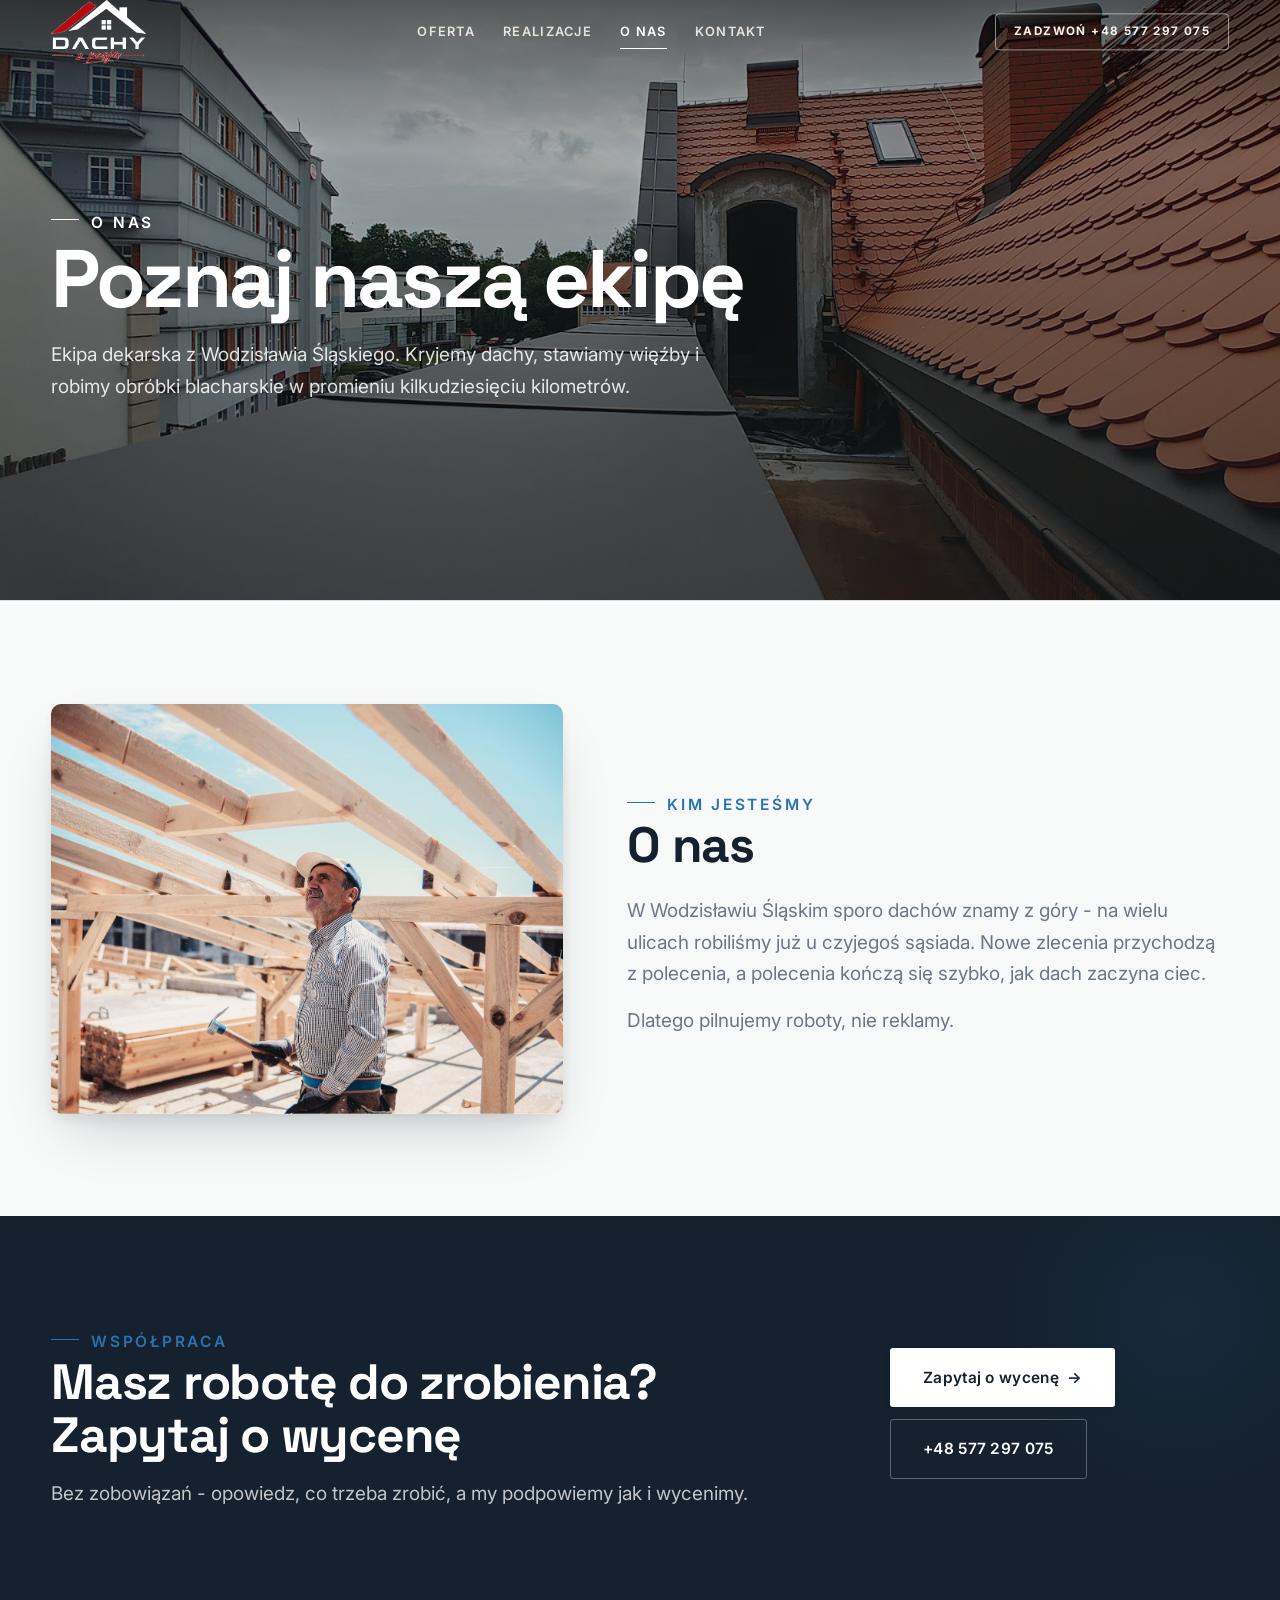
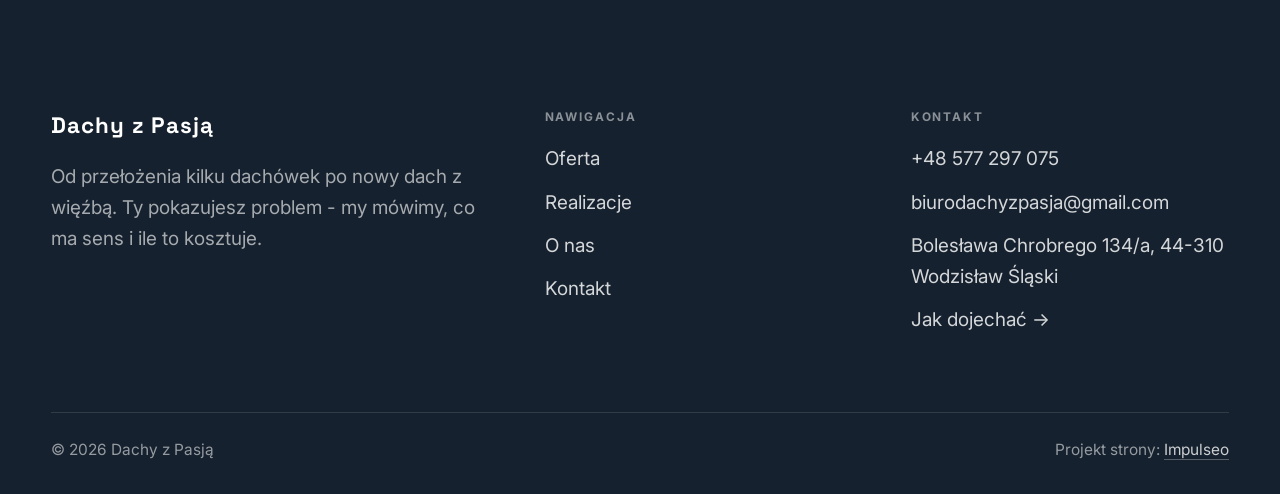
==== o-nas.html @ e63db2ba "Demo strony: Dachy z Pasją (Wodzisław Śląski)" ====
<!DOCTYPE html>
<html lang="pl">
<head>
<meta charset="UTF-8">
<meta name="viewport" content="width=device-width, initial-scale=1.0">
<title>O nas - Dachy z Pasją</title>
<meta name="description" content="Dekarz w Wodzisławiu Śląskim: nowe pokrycia, remonty dachów, więźba, rynny i obróbki. Bezpłatny pomiar, cena przed robotą. Zadzwoń: +48 577 297 075.">
<link rel="preconnect" href="https://fonts.googleapis.com">
<link rel="preconnect" href="https://fonts.gstatic.com" crossorigin>
<link href="https://fonts.googleapis.com/css2?family=Space+Grotesk:wght@500;600;700&family=Inter:wght@400;500;600&display=swap" rel="stylesheet">
<link rel="stylesheet" href="assets/styles.css">
</head>
<body>

<header class="nav">
  <div class="wrap nav-inner">
    <a class="brand brand-has-logo" href="index.html"><img class="brand-logo logo-light" src="img/logo-light.png" alt="Dachy z Pasją"><img class="brand-logo logo-dark" src="img/logo.png" alt="Dachy z Pasją"></a>
    <nav class="nav-links">
      <a href="oferta.html">Oferta</a>
      <a href="realizacje.html">Realizacje</a>
      <a href="o-nas.html" class="active">O nas</a>
      <a href="kontakt.html">Kontakt</a>
      <a href="tel:+48577297075" class="btn btn-accent">Zadzwoń +48 577 297 075</a>
    </nav>
    <button class="nav-toggle" aria-label="Menu"><span></span><span></span><span></span></button>
  </div>
</header>

<section class="pagehead">
  <img src="img/g2.jpg" alt="Dachy z Pasją - dach z dachówki ceramicznej po wymianie pokrycia">
  <div class="wrap">
    <span class="eyebrow">O nas</span>
    <h1>Poznaj naszą ekipę</h1>
    <p>Ekipa dekarska z Wodzisławia Śląskiego. Kryjemy dachy, stawiamy więźby i robimy obróbki blacharskie w promieniu kilkudziesięciu kilometrów.</p>
  </div>
</section>
<section>
  <div class="wrap split">
    <div class="split-art reveal"><img src="img/g13.jpg" alt="Dachy z Pasją" loading="lazy"></div>
    <div class="split-copy reveal">
      <span class="eyebrow">Kim jesteśmy</span>
      <h2>O nas</h2>
      <p class="muted">W Wodzisławiu Śląskim sporo dachów znamy z góry - na wielu ulicach robiliśmy już u czyjegoś sąsiada. Nowe zlecenia przychodzą z polecenia, a polecenia kończą się szybko, jak dach zaczyna ciec.</p>
      <p class="muted">Dlatego pilnujemy roboty, nie reklamy.</p>
    </div>
  </div>
</section>


<section class="cta">
  <div class="wrap">
    <div class="reveal">
      <span class="eyebrow">Współpraca</span>
      <h2>Masz robotę do zrobienia? Zapytaj o wycenę</h2>
      <p>Bez zobowiązań - opowiedz, co trzeba zrobić, a my podpowiemy jak i wycenimy.</p>
    </div>
    <div class="cta-actions reveal">
      <a href="kontakt.html" class="btn btn-light">Zapytaj o wycenę <span class="arr">→</span></a>
      <a href="tel:+48577297075" class="btn btn-ghost" style="color:#fff;border-color:rgba(255,255,255,.3)">+48 577 297 075</a>
    </div>
  </div>
</section>

<footer>
  <div class="wrap">
    <div class="foot-grid">
      <div class="foot-brand">
        <div class="name">Dachy z Pasją</div>
        <p>Od przełożenia kilku dachówek po nowy dach z więźbą. Ty pokazujesz problem - my mówimy, co ma sens i ile to kosztuje.</p>
      </div>
      <div class="foot-col">
        <h4>Nawigacja</h4>
        <a href="oferta.html">Oferta</a>
        <a href="realizacje.html">Realizacje</a>
        <a href="o-nas.html">O nas</a>
        <a href="kontakt.html">Kontakt</a>
      </div>
      <div class="foot-col">
        <h4>Kontakt</h4>
        <a href="tel:+48577297075">+48 577 297 075</a>
        <a href="mailto:biurodachyzpasja@gmail.com">biurodachyzpasja@gmail.com</a>
        <p>Bolesława Chrobrego 134/a, 44-310 Wodzisław Śląski</p>
        <a href="https://maps.google.com/?cid=11734438482588646306&g_mp=CiVnb29nbGUubWFwcy5wbGFjZXMudjEuUGxhY2VzLkdldFBsYWNlEAIYBCAA" target="_blank" rel="noopener">Jak dojechać →</a>
      </div>
    </div>
    <div class="foot-bot">
      <span>© 2026 Dachy z Pasją</span>
      <span>Projekt strony: <a class="foot-credit" href="https://impulseo.pl" target="_blank" rel="noopener">Impulseo</a></span>
    </div>
  </div>
</footer>
<div class="sticky-call"><a class="sc-call" href="tel:+48577297075"><svg class="ico-tel" width="16" height="16" viewBox="0 0 24 24" fill="none" aria-hidden="true"><path d="M6.6 10.8a15.5 15.5 0 0 0 6.6 6.6l2.2-2.2a1 1 0 0 1 1-.24 11.4 11.4 0 0 0 3.6.58 1 1 0 0 1 1 1V20a1 1 0 0 1-1 1A17 17 0 0 1 3 4a1 1 0 0 1 1-1h3.5a1 1 0 0 1 1 1c0 1.25.2 2.46.58 3.6a1 1 0 0 1-.25 1l-2.23 2.2Z" fill="currentColor"/></svg> Zadzwoń</a><a class="sc-quote" href="kontakt.html">Bezpłatna wycena</a></div>

<script src="assets/main.js"></script>
</body>
</html>
---- assets/styles.css ----
/* ============================================================
   STOLBASZ — premium, architektoniczny B2B fit-out
   Jasna paleta, zero brązu. System wg premium-web-craft.
   Projekt strony: Impulseo (impulseo.pl)
   ============================================================ */

:root{
  /* PALETA — jasna, architektoniczna, chłodna */
  --paper:#F4F6F8;          /* główne tło */
  --paper-2:#E7EBEF;        /* sekcje alternatywne (chłodny jasny szary) */
  --paper-3:#E7EBEF;        /* delikatne wypełnienia */
  --ink:#15212E;            /* tekst główny — chłodny grafit */
  --ink-soft:#243443;       /* nagłówki drugorzędne */
  --muted:#6B7785;          /* tekst poboczny */
  --line:rgba(21,33,46,.12);/* hairline */
  --accent:#E8A317;         /* stonowany petrol-slate — jedyny akcent */
  --accent-d:#C9870C;
  --accent-soft:rgba(232,163,23,.10);
  --dark:#15212E;           /* sekcje ciemne (stopka/CTA) */

  /* ODSTĘPY — skala 4/8 */
  --space-1:4px; --space-2:8px; --space-3:12px; --space-4:16px; --space-5:24px;
  --space-6:32px; --space-7:48px; --space-8:64px; --space-9:96px; --space-10:128px;

  /* TYPOGRAFIA — fluid clamp() (skala podbita 16.07.2026: większe, czytelniejsze litery — uwaga Adama) */
  --text-sm:clamp(.9rem,.87rem + .12vw,1rem);
  --text-base:clamp(1.08rem,1.04rem + .18vw,1.2rem);
  --text-lg:clamp(1.24rem,1.15rem + .34vw,1.44rem);
  --text-h3:clamp(1.34rem,1.22rem + .55vw,1.66rem);
  --text-h2:clamp(2.1rem,1.66rem + 2.1vw,3.1rem);
  --text-h1:clamp(2.9rem,2.1rem + 4vw,5.1rem);

  /* PROMIENIE — architektoniczne, raczej ostre */
  --r-sm:3px; --r-md:6px; --r-lg:10px;

  /* RUCH */
  --ease:cubic-bezier(.25,.46,.45,.94); --dur:.24s;

  /* CIENIE — miękkie, warstwowe */
  --sh-sm:0 1px 2px rgba(16,24,32,.04), 0 2px 8px rgba(16,24,32,.05);
  --sh-md:0 2px 6px rgba(16,24,32,.05), 0 12px 28px -8px rgba(16,24,32,.12);
  --sh-lg:0 6px 14px rgba(16,24,32,.07), 0 26px 56px -18px rgba(16,24,32,.22);

  --hairline:1px solid var(--line);

  --font-display:'Space Grotesk','Inter',sans-serif;
  --font-body:'Inter',sans-serif;
}

*{box-sizing:border-box;margin:0;padding:0}
html{scroll-behavior:smooth}
body{
  font-family:var(--font-body);
  font-size:var(--text-base);
  line-height:1.65;
  color:var(--ink);
  background:var(--paper);
  -webkit-font-smoothing:antialiased;
  text-rendering:optimizeLegibility;
}
img{max-width:100%;display:block}
a{color:inherit;text-decoration:none}

.wrap{width:min(92%,1180px);margin-inline:auto}
section{padding-block:clamp(52px,6.5vw,96px)}

h1,h2,h3{font-family:var(--font-display);font-weight:700;line-height:1.08;letter-spacing:-.02em;color:var(--ink)}
h1{font-size:var(--text-h1);letter-spacing:-.035em}
h2{font-size:var(--text-h2);letter-spacing:-.025em}
h3{font-size:var(--text-h3)}
p{max-width:65ch}

.eyebrow{
  font-family:var(--font-body);
  font-size:var(--text-sm);
  font-weight:600;
  letter-spacing:.18em;
  text-transform:uppercase;
  color:var(--accent);
  display:inline-flex;align-items:center;gap:var(--space-3);
}
/* flex:none + margin-top = kreska trzyma się PIERWSZEJ linii. Wcześniej align-items:center
   centrowało ją względem całego bloku i przy zawinięciu (długi kicker typu
   „…WNĘTRZ · LESZNO · OD 2019") druga linia lądowała z brzydkim wcięciem. */
.eyebrow{align-items:flex-start}
.eyebrow>*,.eyebrow{text-wrap:balance}   /* dlugi kicker lamal sie na sierote typu samo „2019" w drugiej linii */
.eyebrow::before{content:"";width:28px;height:1px;background:var(--accent);display:inline-block;flex:none;margin-top:.62em}

.muted{color:var(--muted)}
.lead{font-size:var(--text-lg);line-height:1.55;color:var(--ink-soft);max-width:50ch}

/* ---------- BUTTONS ---------- */
.btn{
  display:inline-flex;align-items:center;gap:var(--space-2);
  font-weight:600;font-size:var(--text-sm);letter-spacing:.02em;
  padding:var(--space-4) var(--space-6);
  border-radius:var(--r-sm);
  transition:transform var(--dur) var(--ease),box-shadow var(--dur) var(--ease),background var(--dur) var(--ease);
  cursor:pointer;border:1px solid transparent;
}
.btn-accent{background:var(--accent);color:#fff;box-shadow:var(--sh-sm)}
.btn-accent:hover{background:var(--accent-d);transform:translateY(-2px);box-shadow:var(--sh-md)}
.btn-accent:active{transform:translateY(0);box-shadow:var(--sh-sm)}
.btn-ghost{background:transparent;color:var(--ink);border-color:var(--line)}
.btn-ghost:hover{border-color:var(--accent);color:var(--accent);transform:translateY(-2px)}
.btn-light{background:#fff;color:var(--ink);box-shadow:var(--sh-sm)}
.btn-light:hover{transform:translateY(-2px);box-shadow:var(--sh-md)}
.btn .arr{transition:transform var(--dur) var(--ease)}
.btn:hover .arr{transform:translateX(4px)}

/* ---------- NAV ---------- */
.nav{
  position:sticky;top:0;z-index:50;
  background:color-mix(in srgb,var(--paper) 88%,transparent);
  backdrop-filter:saturate(140%) blur(10px);
  border-bottom:var(--hairline);
}
.nav-inner{display:flex;align-items:center;justify-content:space-between;height:72px}
.brand{display:flex;flex-direction:column;line-height:1}
.brand .name{font-family:var(--font-display);font-weight:800;font-size:1.35rem;letter-spacing:.04em}
.brand .sub{font-size:.62rem;letter-spacing:.34em;text-transform:uppercase;color:var(--muted);margin-top:5px}
.nav-links{display:flex;align-items:center;gap:var(--space-6)}
.nav-links a{font-size:var(--text-sm);font-weight:500;color:var(--ink-soft);position:relative;padding-block:4px;transition:color var(--dur) var(--ease)}
.nav-links a::after{content:"";position:absolute;left:0;bottom:0;width:0;height:1.5px;background:var(--accent);transition:width var(--dur) var(--ease)}
.nav-links a:hover,.nav-links a.active{color:var(--ink)}
.nav-links a:hover::after,.nav-links a.active::after{width:100%}
.nav-links .btn{padding:var(--space-2) var(--space-5)}
/* przyciski w nav: właściwy kolor (przebij .nav-links a) + bez podkreślenia */
.nav-links a.btn-accent{color:#fff}
.nav-links a.btn-ghost,.nav-links a.btn-light{color:var(--ink)}
.nav-links a.btn::after{display:none}
.nav-toggle{display:none;background:none;border:none;cursor:pointer;flex-direction:column;gap:5px;padding:8px}
.nav-toggle span{width:24px;height:2px;background:var(--ink);transition:var(--dur)}

/* ---------- HERO (split) ---------- */
.hero{position:relative;overflow:hidden;border-bottom:var(--hairline)}
.hero-grid{display:grid;grid-template-columns:1.05fr .95fr;gap:clamp(24px,4vw,60px);align-items:center;
  padding-block:clamp(36px,4.5vw,64px)}
.hero-copy .eyebrow{margin-bottom:var(--space-5)}
.hero-copy h1{margin-bottom:var(--space-5)}
.hero-copy .lead{margin-bottom:var(--space-7)}
.hero-actions{display:flex;flex-wrap:wrap;gap:var(--space-4)}
.hero-art{position:relative;aspect-ratio:4/3;border-radius:var(--r-lg);overflow:hidden;box-shadow:var(--sh-lg)}
.hero-art img{width:100%;height:100%;object-fit:cover}
.hero-art::after{content:"";position:absolute;inset:0;background:linear-gradient(180deg,transparent 55%,rgba(18,24,28,.28))}
.hero-badge{position:absolute;left:var(--space-5);bottom:var(--space-5);z-index:2;
  background:rgba(252,252,251,.94);backdrop-filter:blur(4px);
  border-radius:var(--r-md);padding:var(--space-4) var(--space-5);box-shadow:var(--sh-md);max-width:78%}
.hero-badge strong{display:block;font-family:var(--font-display);font-size:1rem;letter-spacing:-.01em}
.hero-badge span{font-size:var(--text-sm);color:var(--muted)}

/* ---------- HERO duży / kinowy (strona główna) ---------- */
.hero-cine{position:relative;min-height:clamp(560px,82vh,840px);min-height:clamp(560px,82svh,840px);display:flex;align-items:center;overflow:hidden;border-bottom:var(--hairline)}
.hero-cine>img{position:absolute;inset:0;width:100%;height:100%;object-fit:cover;z-index:0}
.hero-cine::after{content:"";position:absolute;inset:0;z-index:1;
  background:linear-gradient(95deg,rgba(13,18,23,.86) 0%,rgba(13,18,23,.64) 32%,rgba(13,18,23,.24) 62%,rgba(13,18,23,.04) 100%)}
.hero-cine .wrap{position:relative;z-index:2;padding-block:var(--space-8)}
.hero-cine .hero-copy{max-width:660px}
.hero-cine .eyebrow{color:#fff;margin-bottom:var(--space-5)}
.hero-cine .eyebrow::before{background:#fff}
.hero-cine h1{color:#fff;margin-bottom:var(--space-5);font-size:clamp(2.9rem,2rem + 4.4vw,5.2rem);text-wrap:balance}
.hero-cine .lead{color:rgba(255,255,255,.92);max-width:48ch;margin-bottom:var(--space-7)}
.hero-cine .hero-actions{display:flex;flex-wrap:wrap;gap:var(--space-4)}
/* NISKIE OKNO (laptop z dokiem i paskami przeglądarki ma ~700-780 px wysokości widoku):
   H1 do 5.2rem + długi lead nie mieściły się i przyciski wypadały POD krawędź ekranu -
   klient widział stronę bez ani jednego CTA. Skalujemy w dół, zamiast przycinać treść. */
@media(min-width:821px) and (max-height:820px){
  .hero-cine{min-height:clamp(520px,94svh,780px)}
  .hero-cine .wrap{padding-block:var(--space-6)}
  .hero-cine h1{font-size:clamp(2.2rem,1.5rem + 2.6vw,3.6rem);margin-bottom:var(--space-4)}
  .hero-cine .eyebrow{margin-bottom:var(--space-4)}
  .hero-cine .lead{margin-bottom:var(--space-5);max-width:44ch}
}
@media(max-width:680px){
  .hero-cine{min-height:clamp(520px,76vh,640px);min-height:clamp(520px,76svh,640px);align-items:flex-end}
  .hero-cine::after{background:linear-gradient(0deg,rgba(13,18,23,.9) 6%,rgba(13,18,23,.45) 55%,rgba(13,18,23,.25) 100%)}
  .hero-cine .wrap{padding-bottom:var(--space-9)}
  /* TELEFON (~90% oglądających): lead potrafił zająć 8 linii i zepchnąć CTA poza pierwszy ekran.
     Zwężamy interlinię i skalę - treści nie ucinamy, bo to ona sprzedaje. */
  .hero-cine .lead{font-size:.98rem;line-height:1.5;margin-bottom:var(--space-5)}
  .hero-cine .eyebrow{font-size:.72rem;letter-spacing:.13em;margin-bottom:var(--space-4)}
  .hero-cine .eyebrow::before{width:20px}
  .hero-cine h1{margin-bottom:var(--space-4)}
}

/* full-bleed hero variant (podstrony) */
.pagehead{position:relative;min-height:46vh;min-height:46svh;display:flex;align-items:flex-end;overflow:hidden;border-bottom:var(--hairline)}
.pagehead img{position:absolute;inset:0;width:100%;height:100%;object-fit:cover}
.pagehead::after{content:"";position:absolute;inset:0;background:linear-gradient(180deg,rgba(18,24,28,.25),rgba(18,24,28,.62))}
.pagehead .wrap{position:relative;z-index:2;padding-block:var(--space-9);color:#fff}
.pagehead h1{color:#fff;max-width:18ch}
.pagehead .eyebrow{color:#fff}
.pagehead .eyebrow::before{background:#fff}
.pagehead p{color:rgba(255,255,255,.86);margin-top:var(--space-4);max-width:54ch}

/* ---------- STRIP (pasek skrótów / liczby) ---------- */
.strip{background:var(--dark);color:#fff}
.strip .wrap{display:grid;grid-template-columns:repeat(4,1fr);gap:var(--space-6);padding-block:var(--space-8)}
.strip .item .k{font-family:var(--font-display);font-size:clamp(1.6rem,1.2rem + 1.4vw,2.4rem);font-weight:800;letter-spacing:-.02em;color:#fff}
.strip .item .v{font-size:var(--text-sm);color:rgba(255,255,255,.66);margin-top:var(--space-2);line-height:1.45}
.strip .item{border-left:2px solid var(--accent);padding-left:var(--space-5)}

/* ---------- SECTION HEAD ---------- */
.head{max-width:48rem;margin-bottom:var(--space-8)}
.head.center{margin-inline:auto;text-align:center}
.head .eyebrow{margin-bottom:var(--space-4)}
.head h2{margin-bottom:var(--space-4)}
.head p{color:var(--muted);font-size:var(--text-lg);line-height:1.55}
.head.center p{margin-inline:auto}

/* ---------- INTRO SPLIT ---------- */
.split{display:grid;grid-template-columns:.92fr 1.08fr;gap:clamp(28px,5vw,80px);align-items:center}
.split.rev{grid-template-columns:1.08fr .92fr}
.split.rev .split-art{order:-1}
.split-art{position:relative;aspect-ratio:5/4;border-radius:var(--r-lg);overflow:hidden;box-shadow:var(--sh-lg)}
.split-art img{width:100%;height:100%;object-fit:cover}
.split-copy h2{margin-bottom:var(--space-5)}
.split-copy p+p{margin-top:var(--space-4)}
.split-copy .btn{margin-top:var(--space-6)}

/* ---------- SERVICES (zakres) ---------- */
.svc-grid{display:grid;grid-template-columns:repeat(auto-fit,minmax(280px,1fr));gap:var(--space-5)}
.svc{background:#fff;border:var(--hairline);border-radius:var(--r-md);padding:var(--space-7) var(--space-6);
  transition:transform var(--dur) var(--ease),box-shadow var(--dur) var(--ease),border-color var(--dur) var(--ease);
  position:relative;overflow:hidden}
.svc::before{content:"";position:absolute;left:0;top:0;width:3px;height:0;background:var(--accent);transition:height var(--dur) var(--ease)}
.svc:hover{transform:translateY(-4px);box-shadow:var(--sh-md);border-color:transparent}
.svc:hover::before{height:100%}
.svc .ic{font-family:var(--font-display);font-size:.8rem;font-weight:700;letter-spacing:.12em;color:var(--accent);margin-bottom:var(--space-4)}
.svc h3{margin-bottom:var(--space-3);font-size:1.22rem}
.svc p{color:var(--muted);font-size:var(--text-base);line-height:1.6}

/* big detailed service rows */
.svc-row{display:grid;grid-template-columns:.8fr 1.2fr;gap:clamp(20px,4vw,60px);align-items:center;padding-block:var(--space-8)}
.svc-row+.svc-row{border-top:var(--hairline)}
.svc-row.rev{grid-template-columns:1.2fr .8fr}
/* Naprzemienny układ wierszy oferty: co drugi wiersz ma zdjęcie po PRAWEJ.
   Było `order:-1` — martwy kod, bo zdjęcie i tak jest pierwszym dzieckiem w HTML,
   więc wszystkie wiersze wyglądały identycznie (zdjęcie zawsze z lewej), a `rev`
   zmieniało tylko szerokość kolumn. Znalezione 29.07.2026 przy różnicowaniu kierunków
   animacji (pomiar pozycji: art.mid 390/502 przy row.mid 756 — zawsze lewa strona). */
.svc-row.rev .svc-row-art{order:2}
.svc-row-art{aspect-ratio:4/3;border-radius:var(--r-md);overflow:hidden;box-shadow:var(--sh-md)}
.svc-row-art img{width:100%;height:100%;object-fit:cover}
.svc-row h3{font-size:1.5rem;margin-bottom:var(--space-4)}
.svc-row .num{font-family:var(--font-display);font-size:.85rem;font-weight:700;letter-spacing:.14em;color:var(--accent);display:block;margin-bottom:var(--space-3)}
.svc-row ul{list-style:none;margin-top:var(--space-4);display:flex;flex-direction:column;gap:var(--space-2)}
.svc-row li{position:relative;padding-left:var(--space-5);color:var(--muted);font-size:var(--text-base)}
.svc-row li::before{content:"";position:absolute;left:0;top:.62em;width:8px;height:1px;background:var(--accent)}

/* ---------- GALLERY (realizacje) ---------- */
.gallery{display:grid;grid-template-columns:repeat(12,1fr);gap:var(--space-4);grid-auto-rows:200px}
/* GALERIA MASONRY — pionowe zdjęcia (portrety beauty/wellness) bez przycinania: kolumny, height auto */
.gallery-masonry{column-count:3;column-gap:var(--space-4)}
@media(max-width:900px){.gallery-masonry{column-count:2}}
@media(max-width:560px){.gallery-masonry{column-count:1}}
.gallery-masonry .m-tile{break-inside:avoid;margin:0 0 var(--space-4);padding:0;position:relative;overflow:hidden;border-radius:var(--r-md);border:1px solid var(--line)}
.gallery-masonry .m-tile img{width:100%;height:auto;display:block}
.gallery-masonry .m-tile .cap{position:absolute;left:0;right:0;bottom:0;padding:var(--space-4);color:#fff;background:linear-gradient(0deg,rgba(0,0,0,.55),transparent);font-size:var(--text-sm)}
.gallery-masonry .m-tile .cap small{display:block;font-weight:400;opacity:.78;letter-spacing:.04em;text-transform:uppercase;font-size:.66rem;margin-top:3px}
.tile{position:relative;overflow:hidden;border-radius:var(--r-md);box-shadow:var(--sh-sm);
  transition:transform var(--dur) var(--ease),box-shadow var(--dur) var(--ease)}
.tile img{width:100%;height:100%;object-fit:cover;transition:transform .6s var(--ease)}
.tile:hover{box-shadow:var(--sh-md)}
.tile:hover img{transform:scale(1.05)}
.tile .cap{position:absolute;left:0;right:0;bottom:0;padding:var(--space-5) var(--space-4) var(--space-4);
  background:linear-gradient(transparent,rgba(18,24,28,.78));color:#fff;
  font-size:var(--text-sm);font-weight:600;letter-spacing:.01em;
  opacity:0;transform:translateY(8px);transition:var(--dur) var(--ease)}
.tile:hover .cap{opacity:1;transform:translateY(0)}
.tile .cap small{display:block;font-weight:400;opacity:.78;letter-spacing:.04em;text-transform:uppercase;font-size:.66rem;margin-top:3px}
/* bento spans */
.t-wide{grid-column:span 6}
.t-tall{grid-column:span 6;grid-row:span 2}
.t-std{grid-column:span 6}
.t-third{grid-column:span 4}
.t-two3{grid-column:span 8}

/* ---------- TRUST / WIARYGODNOŚĆ ---------- */
.trust{background:var(--paper-2)}
.trust-grid{display:grid;grid-template-columns:repeat(auto-fit,minmax(240px,1fr));gap:var(--space-5);margin-top:var(--space-7)}
.trust-card{background:#fff;border-radius:var(--r-md);padding:var(--space-7) var(--space-6);box-shadow:var(--sh-sm);border-top:3px solid var(--accent)}
.trust-card .big{font-family:var(--font-display);font-size:clamp(1.8rem,1.3rem + 1.6vw,2.6rem);font-weight:800;letter-spacing:-.02em;color:var(--ink);line-height:1}
.trust-card h3{font-size:1.12rem;margin:var(--space-3) 0 var(--space-2)}
.trust-card p{color:var(--muted);font-size:var(--text-base);line-height:1.55}

/* ---------- CTA band ---------- */
.cta{background:var(--dark);color:#fff;position:relative;overflow:hidden}
.cta .wrap{display:grid;grid-template-columns:1.4fr .6fr;gap:var(--space-7);align-items:center;position:relative;z-index:2}
.cta h2{color:#fff;max-width:20ch}
.cta p{color:rgba(255,255,255,.74);margin-top:var(--space-4)}
.cta-actions{display:flex;flex-direction:column;gap:var(--space-3);align-items:flex-start}
.cta::before{content:"";position:absolute;right:-80px;top:-80px;width:360px;height:360px;border-radius:50%;
  background:radial-gradient(circle,var(--accent-soft),transparent 70%)}

/* ---------- CONTACT ---------- */
.contact-grid{display:grid;grid-template-columns:.85fr 1.15fr;gap:clamp(28px,4vw,56px);align-items:start}
.info-list{display:flex;flex-direction:column;gap:var(--space-2)}
.info-row{display:flex;gap:var(--space-4);align-items:flex-start;padding-block:var(--space-4);border-bottom:var(--hairline)}
.info-row .ic{flex:none;width:42px;height:42px;display:grid;place-items:center;border-radius:50%;
  background:var(--accent-soft);color:var(--accent);font-size:1.05rem}
.info-row .lbl{font-size:.72rem;letter-spacing:.14em;text-transform:uppercase;color:var(--muted)}
.info-row .val{font-weight:600;font-size:var(--text-base);margin-top:2px}
.info-row a.val:hover{color:var(--accent)}
.map{border:none;border-radius:var(--r-lg);box-shadow:var(--sh-md);width:100%;height:100%;min-height:380px;filter:grayscale(.2) contrast(1.02)}
.form{background:#fff;border:var(--hairline);border-radius:var(--r-lg);padding:clamp(24px,3vw,40px);box-shadow:var(--sh-sm)}
.form .fld{margin-bottom:var(--space-5)}
.form label{display:block;font-size:var(--text-sm);font-weight:600;margin-bottom:var(--space-2)}
.form input,.form textarea{width:100%;font-family:inherit;font-size:var(--text-base);color:var(--ink);
  padding:var(--space-4);border:var(--hairline);border-radius:var(--r-sm);background:var(--paper);transition:border-color var(--dur)}
.form input:focus,.form textarea:focus{outline:none;border-color:var(--accent);background:#fff}
.form textarea{resize:vertical;min-height:120px}
.form .note{font-size:var(--text-sm);color:var(--muted);margin-top:var(--space-3)}

/* ---------- FOOTER ---------- */
footer{background:var(--dark);color:#fff;padding-block:var(--space-9) var(--space-6)}
.foot-grid{display:grid;grid-template-columns:1.4fr 1fr 1fr;gap:var(--space-7);margin-bottom:var(--space-8)}
.foot-brand .name{font-family:var(--font-display);font-weight:800;font-size:1.4rem;letter-spacing:.04em}
.foot-brand p{color:rgba(255,255,255,.62);margin-top:var(--space-4);font-size:var(--text-base);max-width:38ch}
.foot-col h4{font-size:.74rem;letter-spacing:.16em;text-transform:uppercase;color:rgba(255,255,255,.5);margin-bottom:var(--space-4)}
.foot-col a,.foot-col p{display:block;color:rgba(255,255,255,.82);font-size:var(--text-base);margin-bottom:var(--space-3)}
.foot-col a:hover{color:#fff}
.foot-bot{border-top:1px solid rgba(255,255,255,.12);padding-top:var(--space-5);display:flex;justify-content:space-between;flex-wrap:wrap;gap:var(--space-3);
  font-size:var(--text-sm);color:rgba(255,255,255,.55)}
.foot-bot a:hover{color:#fff}
/* Podpis w stopce = klikalny link do impulseo.pl (31.07.2026). Ma być WIDOCZNIE klikalny,
   ale nie krzyczeć - stąd sam kolor jaśniejszy + delikatne podkreślenie na najeździe. */
.foot-bot a.foot-credit{color:rgba(255,255,255,.78);text-decoration:none;border-bottom:1px solid rgba(255,255,255,.28)}
.foot-bot a.foot-credit:hover{color:#fff;border-bottom-color:#fff}

/* ---------- REVEAL ---------- */
.reveal{opacity:0;transform:translateY(22px);transition:opacity .6s var(--ease),transform .6s var(--ease)}
.reveal.in{opacity:1;transform:none}

/* ---------- RESPONSIVE ---------- */
@media(max-width:920px){
  .hero-grid,.split,.split.rev,.svc-row,.svc-row.rev,.cta .wrap,.contact-grid,.foot-grid{grid-template-columns:1fr}
  .split.rev .split-art,.svc-row.rev .svc-row-art{order:0}
  .hero-art{aspect-ratio:16/10;max-height:420px}
  .strip .wrap{grid-template-columns:repeat(2,1fr);gap:var(--space-7)}
  .gallery{grid-auto-rows:180px}
  .t-wide,.t-tall,.t-std,.t-third,.t-two3{grid-column:span 6}
  .t-tall{grid-row:span 1}
  .cta-actions{flex-direction:row;flex-wrap:wrap}
  .foot-grid{gap:var(--space-6)}
}
@media(max-width:680px){
  .nav-links{position:fixed;inset:72px 0 auto 0;background:var(--paper);flex-direction:column;align-items:stretch;
    gap:0;padding:var(--space-4) 6%;border-bottom:var(--hairline);box-shadow:var(--sh-md);
    transform:translateY(-120%);transition:transform var(--dur) var(--ease)}
  .nav-links.open{transform:translateY(0)}
  .nav-links a{padding-block:var(--space-4);border-bottom:var(--hairline)}
  .nav-links .btn{margin-top:var(--space-3);justify-content:center}
  .nav-toggle{display:flex}
  .strip .wrap{grid-template-columns:1fr}
  .gallery{grid-template-columns:repeat(6,1fr)}
  .foot-grid{grid-template-columns:1fr}
}
@media(prefers-reduced-motion:reduce){
  *{animation-duration:.01ms!important;transition:none!important}
  .reveal{opacity:1!important;transform:none!important}
  html{scroll-behavior:auto}
}

/* ============================================================
   PREMIUM LAYER — destylat deep-researchu branż (anty-AI, spokój).
   Zmienne STOLBASZ (--accent/--ink/--paper/--line/--dark). Ruch ledwo
   zauważalny, krzywa cubic-bezier(.16,.84,.44,1); prefers-reduced-motion
   pokryte blanketem wyżej. Karty hairline zamiast cieni = #1 sygnał „nie-AI".
   ============================================================ */

/* więcej oddechu między sekcjami (liderzy: 110-130px) */
section{padding-block:clamp(64px,8vw,128px)}

/* 1) Aksamitny reveal — dłuższa, miękka krzywa zamiast „skoku" */
.reveal{transition:opacity .9s cubic-bezier(.16,.84,.44,1),transform .9s cubic-bezier(.16,.84,.44,1);will-change:opacity,transform}
/* stagger TYLKO w galerii (tam pozycja = porządek dzieci) */
.gallery .reveal:nth-child(2){transition-delay:.07s}
.gallery .reveal:nth-child(3){transition-delay:.14s}
.gallery .reveal:nth-child(4){transition-delay:.21s}
.gallery .reveal:nth-child(5){transition-delay:.28s}
.gallery .reveal:nth-child(6){transition-delay:.35s}

/* 2) Hero STATYCZNY na .hero-cine — Ken Burns CAŁKIEM WYŁĄCZONY 26.06 (3. zgłoszenie Szymona).
   GENEZA: animowanie scale na <img> hero z teksturami (cegły/framugi) re-samplinguje obraz
   klatka po klatce → na części ekranów drobne drganie/shimmer = „heroshot się trzęsie".
   translateY usunięto wcześniej, scale-only + will-change/GPU NIE wystarczyły do GWARANCJI gładkości.
   Krzysztof zażądał pewności („make sure, że błąd się nie pojawi") > efekt. Zero animacji = 0% drgania.
   Delikatny zoom zostaje TYLKO w pełnoekranowych hero gastro/studio (hg-bg/hs-bg — tło, inny
   mechanizm, chwalone, nigdy nie zgłaszane). NIE wracać do KB na .hero-cine bez realnego testu
   na sprzęcie klienta — to ryzyko regresji „trzęsienia”. */
/* BEZPIECZNY "wow" na hero = jednorazowy FADE-IN (opacity), nie zoom.
   opacity nie dotyka bitmapy → gładkie na KAŻDYM zdjęciu/ekranie/GPU, zero ryzyka migotania.
   Geometryczny ruch (scale/translate) na .hero-cine jest ZAKAZANY (bramka pilnuje). */
@keyframes heroFade{from{opacity:0}to{opacity:1}}
.hero-cine>img{transform:none;animation:heroFade 1.1s ease-out both}

/* 3) Akcentowy hairline pod nagłówkiem sekcji, który „rysuje się" przy wejściu */
.head h2{position:relative;padding-bottom:18px}
.head h2::after{content:"";position:absolute;left:0;bottom:0;height:1px;width:0;background:var(--accent);transition:width 1s cubic-bezier(.16,.84,.44,1) .15s}
.head.center h2::after{left:50%;transform:translateX(-50%)}
.head.reveal.in h2::after,.head.center.reveal.in h2::after{width:54px}

/* 4) Karty HAIRLINE zamiast cieni/zaokrągleń (najmocniejszy anty-AI detal) */
.svc{background:transparent;border:1px solid var(--line);border-radius:var(--r-sm);box-shadow:none}
.svc:hover{box-shadow:none;border-color:var(--accent);transform:translateY(-3px)}
.trust-card{background:transparent;box-shadow:none;border:1px solid var(--line);border-top:2px solid var(--accent);border-radius:var(--r-sm)}
.tile{box-shadow:none;border-radius:var(--r-sm)}
.tile:hover{box-shadow:none}

/* 5) Sticky-nav kondensuje się po przewinięciu (sygnał dopracowania) */
.nav{transition:box-shadow .4s ease,background .4s ease}
.nav.is-stuck{box-shadow:0 1px 0 var(--line),0 14px 30px -24px rgba(0,0,0,.45)}
.nav-inner{transition:height .35s var(--ease)}
.nav.is-stuck .nav-inner{height:60px}

/* 6) MANIFESTO — pełnoekranowy cytat-bohater (zastępuje generyczne „Dlaczego my") */
.manifesto{background:var(--paper-2);text-align:center}
.manifesto .wrap{max-width:60rem}
.manifesto p{font-family:var(--font-display);font-style:italic;font-size:clamp(1.6rem,1rem + 2.4vw,2.8rem);line-height:1.32;color:var(--ink-soft);margin-inline:auto;max-width:26ch;position:relative;padding-top:var(--space-8)}
.manifesto p::before{content:"";position:absolute;top:0;left:50%;transform:translateX(-50%);width:54px;height:1px;background:var(--accent)}
.manifesto p span{color:var(--accent);font-style:italic}

/* 7) GATEWAYS — 3 duże bramy-zdjęcia (zamiast paska menu usług) */
.gateways{display:grid;grid-template-columns:repeat(3,1fr);gap:var(--space-4)}
.gateway{position:relative;aspect-ratio:3/4;overflow:hidden;border-radius:var(--r-sm);display:block}
.gateway img{width:100%;height:100%;object-fit:cover;transition:transform .8s var(--ease),filter .5s var(--ease)}
.gateway::after{content:"";position:absolute;inset:0;background:linear-gradient(180deg,transparent 38%,rgba(18,24,28,.74))}
.gateway:hover img{transform:scale(1.05);filter:brightness(1.05)}
.gateway .g-ttl{position:absolute;left:0;right:0;bottom:0;z-index:2;padding:var(--space-6) var(--space-5);color:#fff;font-family:var(--font-display);font-size:1.45rem;letter-spacing:-.01em;line-height:1.15}
.gateway .g-ttl small{display:block;font-family:var(--font-body);font-size:var(--text-sm);font-weight:400;opacity:.82;letter-spacing:.03em;margin-top:5px}
@media(max-width:760px){.gateways{grid-template-columns:1fr}.gateway{aspect-ratio:16/10}}

/* 8) LOGO klienta w nagłówku (gdy podane --logo) */
/* 52px domyślnie (feedback Bartka 06.07.2026: 40px ginęło, uwaga padła 3x; ~56px sprawdzone na żywym demie anna-borowiec-makeup) */
.brand-logo{height:64px;width:auto;max-width:300px;object-fit:contain;display:block}
.nav.is-stuck .brand-logo{height:52px}
@media(max-width:680px){.brand-logo{height:46px;max-width:210px}}


/* === RWD: nagłówki na wąskich ekranach (dodane 17.07.2026 razem z fixem clamp) ===
   Po przywróceniu działania clamp() dolna granica --text-h1 (2.9rem) rozpychała
   dokument przy długich polskich słowach na telefonach. Tu ją zjeżdżamy. */
@media (max-width:560px){
  :root{
    --text-h1:clamp(1.9rem, 1.15rem + 4.4vw, 2.7rem);
    --text-h2:clamp(1.5rem, 1rem + 3vw, 2.1rem);
  }
  .hero-cine h1{font-size:clamp(1.9rem, 1.15rem + 4.4vw, 2.7rem)}
  h1,h2{overflow-wrap:break-word}
}

/* GODZINY (godziny_grid z briefu) — dzień po lewej, godziny po prawej. Wcześniej BRAK stylu
   powodował sklejenie "Poniedziałek-Piątek8:00-20:00" (dodane 2026-07-21). Neutralne dla dem bez grafiku. */
.godz{display:flex;flex-direction:column;gap:2px;max-width:440px;margin-top:8px}
.godz-row{display:flex;justify-content:space-between;align-items:baseline;gap:24px;padding:10px 0;border-bottom:1px solid var(--line)}
.godz-row:last-child{border-bottom:0}
.godz-row b{font-weight:600;color:var(--ink)}
.godz-row span{color:var(--muted);white-space:nowrap}

/* === rodzina: fachowcy === */
/* ============================================================
   RODZINA: FACHOWCY (hydraulik/elektryk/remont/brukarstwo/ogrodzenia)
   Doklejane NA WIERZCH base.css. Dziedziczy paletę/fonty skórki (trade/elektryk).
   Filozofia: telefon-bohater + zaufanie + „bezpłatna wycena". Spokój, nie krzyk.
   (count-up i podwójny iframe mapy świadomie pominięte - krytyka blueprintu.)
   ============================================================ */

/* --- PROCES - oś „jak pracujemy" (podpis rodziny, czego nie ma w meblach) --- */
.proces{background:var(--paper-2)}
.proces-line{list-style:none;display:grid;grid-template-columns:repeat(4,1fr);gap:var(--space-5);position:relative;margin:0;padding:0}
.proces-line li{position:relative;padding-top:var(--space-7)}
.proces-line li::before{content:"";position:absolute;top:14px;left:0;right:0;height:1px;background:var(--line)}
.proces-line li:last-child::before{right:50%}
.proces-line li:first-child::before{left:50%}
.proces-line li::after{content:"";position:absolute;top:9px;left:calc(50% - 6px);width:11px;height:11px;border-radius:50%;background:var(--accent);box-shadow:0 0 0 4px var(--paper-2)}
.proces-line .pno{font-family:var(--font-display);font-weight:800;font-size:1.5rem;color:var(--accent);letter-spacing:-.02em;display:block;margin-bottom:var(--space-3);text-align:center}
.proces-line h3{font-size:1.1rem;margin-bottom:var(--space-2);text-align:center}
.proces-line p{color:var(--muted);font-size:var(--text-sm);line-height:1.5;text-align:center;max-width:26ch;margin-inline:auto}
@media(max-width:820px){
  .proces-line{grid-template-columns:1fr;gap:0}
  .proces-line li{padding:var(--space-5) 0 var(--space-5) var(--space-7)}
  .proces-line li::before{left:5px;right:auto;top:0;bottom:0;width:1px;height:auto}
  .proces-line li:first-child::before,.proces-line li:last-child::before{left:5px;right:auto}
  .proces-line li::after{top:var(--space-6);left:0}
  .proces-line .pno,.proces-line h3,.proces-line p{text-align:left;margin-inline:0}
}

/* --- OBSZAR DZIAŁANIA - lokalność (chipy z REALNEGO miasta, bez drugiego iframe) --- */
.obszar .head{text-align:center;margin-inline:auto}
.obszar .head .eyebrow{justify-content:center}
.obszar-list{list-style:none;display:flex;flex-wrap:wrap;justify-content:center;gap:var(--space-3);margin:0;padding:0;max-width:60rem;margin-inline:auto}
.obszar-list li{border:1px solid var(--line);border-radius:999px;padding:var(--space-2) var(--space-5);
  font-size:var(--text-sm);font-weight:600;color:var(--ink-soft);transition:border-color .24s var(--ease),color .24s var(--ease)}
.obszar-list li:hover{border-color:var(--accent);color:var(--accent)}
.obszar-list li.is-home{background:var(--accent);border-color:var(--accent);color:#fff}

/* --- STICKY-CALL - dolny pasek mobile (najważniejszy konwerter tej rodziny) --- */
.sticky-call{display:none}
@media(max-width:820px){
  .sticky-call{display:grid;grid-template-columns:1fr 1fr;gap:1px;position:fixed;left:0;right:0;bottom:0;z-index:90;
    background:var(--line);box-shadow:0 -6px 20px -10px rgba(0,0,0,.4)}
  .sticky-call a{padding:15px 8px;text-align:center;font-weight:700;font-size:.95rem;letter-spacing:.01em}
  .sc-call{background:var(--accent);color:#fff}
  .sc-quote{background:var(--paper);color:var(--ink)}
  body{padding-bottom:56px}
}

/* --- Blok „Awaria? Dzwoń” (opcjonalny, hydraulik/elektryk) --- */
.awaria{background:var(--dark);color:#fff}
.awaria .wrap{display:flex;flex-wrap:wrap;align-items:center;justify-content:space-between;gap:var(--space-5);padding-block:var(--space-7)}
.awaria h3{color:#fff;font-size:clamp(1.3rem,1rem + 1.2vw,1.8rem)}
.awaria p{color:rgba(255,255,255,.72);margin-top:var(--space-2)}
.awaria .btn-accent{white-space:nowrap}

/* === CERTYFIKATY / CZYM PRACUJEMY (gated: renderuje sie tylko gdy brief poda certy/marki/gwarancja) - mocny lever dla dekarzy === */
.auto-marki .marki-list{display:flex;flex-wrap:wrap;justify-content:center;gap:clamp(.8rem,2.5vw,1.6rem);list-style:none;margin:var(--space-7) 0 0;padding:0}
.auto-marki .marki-list li{font-family:var(--font-display);text-transform:uppercase;letter-spacing:.12em;font-weight:600;
  font-size:clamp(.82rem,1.5vw,1rem);color:var(--ink-soft);padding:.5rem 1rem;border:1px solid var(--line);border-radius:var(--r-sm)}
.marki-gwar{text-align:center;color:var(--muted);font-size:var(--text-sm);margin-top:var(--space-6)}

/* ============================================================
   FAZA 3 - OSOBNY UKŁAD FACHOWCY (research wf_e4ed63db + krytyka z policzonym WCAG). Doklejane na wierzch.
   Tożsamość: ZAUFANIE + DUŻY TELEFON + DOWÓD. Dwublok hero (zdjęcie | lity panel), bezpośrednio, solidnie.
   ============================================================ */

/* --- P0 KONTRAST: bursztyn jako TEKST na jasnym = 2.0 FAIL (policzone). Naprawy (bursztyn->ciemny tekst / ink). --- */
.btn-accent{color:#14171c}                                  /* bursztyn + ciemny tekst = 8.28 PASS */
.sticky-call .sc-call{color:#14171c}                        /* sticky bursztyn + ciemny tekst */
.obszar-list li.is-home{background:var(--ink);border-color:var(--ink);color:#fff}  /* było bursztyn+biel 2.17 -> ink+biel 16.29 */
.proces-line .pno{color:var(--ink-soft)}                    /* numery procesu: było bursztyn 2.0 -> ink-soft (czytelne); kropka osi zostaje bursztyn (grafika) */

/* --- Ikona telefonu (uzywana w hero hf-phone-num; nav styluje silnik NAV NOBU) --- */
.ico-tel{vertical-align:-2px;margin-right:.3em}

/* === HERO FACHOWCY — WARIANT A „PEŁNY EKRAN" (wybór K. 27.07.2026; zastąpił dwublok 46%/54%).
   Powód zmiany: stary dwublok nie dobijał do końca ekranu (zostawał pusty pas nad promise-bar),
   zdjęcie było ucięte w wąski pasek, a dowód (ocena/gwarancja) siedział dopiero niżej w trust-bar.
   Teraz: zdjęcie na pełny ekran + gradient od lewej (tekst czytelny NIE przez wycięty panel,
   tylko przez policzony overlay), gigant-telefon, dowód w pierwszym ekranie.
   Zdjęcie zostaje PIERWSZYM dzieckiem sekcji (blur-guard + mobilny fallback). STATYCZNE, bez Ken Burns.
   Poprzednia wersja: fachowcy.css.bak-20260727-201952-przed-heroA === */
.hero-fach{position:relative;isolation:isolate;display:flex;align-items:center;
  min-height:clamp(560px,92vh,900px);min-height:clamp(560px,92svh,900px)}
.hf-photo{position:absolute;inset:0;width:100%;height:100%;object-fit:cover;display:block;
  background:var(--dark);z-index:-2}                          /* EAGER, bez animacji (zero janku) */
/* Gradient trzyma ciemno DO ~62% szerokości, bo dotąd sięga najdłuższa linia tekstu (.hf-inner 46rem).
   Wcześniejsza wersja jaśniała już od 34% i końcówki linii lądowały na jasnym tle. */
.hero-fach::after{content:"";position:absolute;inset:0;z-index:-1;
  background:linear-gradient(102deg,rgba(14,17,21,.95) 0%,rgba(14,17,21,.9) 30%,rgba(14,17,21,.74) 55%,rgba(14,17,21,.4) 78%,rgba(14,17,21,.26) 100%)}
.hf-panel{width:min(92%,1180px);margin-inline:auto;color:#fff;   /* ta sama miara co .wrap w base.css */
  padding:clamp(6.5rem,13vh,9rem) 0 clamp(2.6rem,6vh,3.6rem)}
.hf-inner{max-width:46rem}
/* Akcent SKÓRKI rozjaśniony do czytelności na ciemnym tle. NIE hardkodować bursztynu:
   każda skórka ma swój akcent (elektryk=niebieski, dach=czerwony...), a stały kolor rozjeżdżał
   się z przyciskami. Pierwsza deklaracja = fallback dla przeglądarek bez color-mix.
   Dwa poziomy, bo WCAG stawia różne progi: --accent-lit dla MAŁEGO tekstu (kicker, próg 4.5:1;
   62% daje 7.5 na tle hero), --accent-strong dla DUŻEGO (akcent w H1, próg 3:1; 74% daje 6.1
   i jest wyraźnie widoczny - przy 62% ginął i wyglądał po prostu na biały). Policzone, nie na oko. */
.hero-fach{--accent-lit:rgba(255,255,255,.92);--accent-strong:rgba(255,255,255,.96)}
@supports (color:color-mix(in srgb,red,#fff)){
  .hero-fach{--accent-lit:color-mix(in srgb,var(--accent) 62%,#fff);
             --accent-strong:color-mix(in srgb,var(--accent) 74%,#fff)}
}
.hf-kicker{font-family:var(--font-display);font-weight:700;text-transform:uppercase;letter-spacing:.2em;
  font-size:clamp(.74rem,1.4vw,.88rem);color:var(--accent-lit);display:flex;align-items:center;gap:.8rem}
.hf-kicker::before{content:"";width:34px;height:2px;background:var(--accent-lit);flex:none}
.hf-title{color:#fff;font-family:var(--font-display);font-weight:800;line-height:1.02;letter-spacing:-.022em;
  font-size:clamp(2.3rem,1.6rem + 3.2vw,4.3rem);margin:var(--space-4) 0 var(--space-4);text-wrap:balance}
.hf-title em{font-style:normal;color:var(--accent-strong)}        /* druga część H1 = akcent skórki, rozjaśniony */
.hf-lead{color:rgba(255,255,255,.86);font-size:clamp(1rem,.96rem + .3vw,1.18rem);line-height:1.6;max-width:38rem}
.hf-phone{display:inline-flex;flex-direction:column;gap:.2rem;margin:var(--space-6) 0 var(--space-5);width:fit-content}
.hf-phone-lab{font-size:.74rem;text-transform:uppercase;letter-spacing:.18em;color:rgba(255,255,255,.62);font-weight:600}
.hf-phone-num{font-family:var(--font-display);font-weight:800;color:#fff;font-variant-numeric:tabular-nums;white-space:nowrap;
  font-size:clamp(2rem,1.5rem + 2.4vw,3.05rem);line-height:1;display:inline-flex;align-items:center}
.hf-phone-num .ico-tel{width:.7em;height:.7em;color:var(--accent);margin-right:.35em}   /* ikona bursztyn, cyfry białe */
.hf-phone:hover .hf-phone-num{color:var(--accent-lit)}
.hf-actions{display:flex;flex-wrap:wrap;gap:var(--space-3)}
.hf-ghost{color:#fff;border-color:rgba(255,255,255,.5)}
.hf-trust{margin-top:var(--space-6);padding-top:var(--space-4);border-top:1px solid rgba(255,255,255,.18);
  color:rgba(255,255,255,.9);font-weight:600;font-size:var(--text-sm);letter-spacing:.01em;max-width:38rem}
@media(max-width:820px){
  .hero-fach{min-height:clamp(520px,88svh,760px)}
  .hero-fach::after{background:linear-gradient(178deg,rgba(14,17,21,.72) 0%,rgba(14,17,21,.88) 55%,rgba(14,17,21,.95) 100%)}
  .hf-panel{padding-top:clamp(5.5rem,16vh,7rem)}
  .hf-lead{font-size:1rem}
}
@media(prefers-reduced-motion:reduce){.hero-fach *{animation:none!important}}

/* === PROMISE BAR: zawsze-obecna sygnatura usługowa (anty recon-collapse) === */
.fach-promise{background:var(--paper-2);border-bottom:var(--hairline);padding-block:0}
.fach-promise .wrap{padding-block:var(--space-4)}
.fp-row{list-style:none;margin:0;padding:0;display:flex;flex-wrap:wrap;justify-content:center;align-items:center;gap:clamp(.6rem,2.4vw,2rem)}
.fp-row li{font-family:var(--font-display);font-weight:700;text-transform:uppercase;letter-spacing:.08em;
  font-size:clamp(.72rem,1.3vw,.85rem);color:var(--ink-soft);display:flex;align-items:center}
.fp-row li:not(:last-child)::after{content:"";width:6px;height:6px;border-radius:50%;background:var(--accent);margin-left:clamp(.6rem,2.4vw,2rem)}

/* === TRUST BAR (gated): jasne pasmo, cyfry INK (NIE bursztyn=2.0 FAIL), bursztyn jako kreska pod liczbą === */
.trust-bar{background:var(--paper);border-bottom:var(--hairline)}
.trust-bar .wrap{display:flex;flex-wrap:wrap;align-items:center;justify-content:center;gap:clamp(1rem,3vw,2.6rem);padding-block:var(--space-7)}
.tb-stats{display:flex;flex-wrap:wrap;gap:clamp(1rem,3vw,2.6rem)}
.tb-stat{display:flex;flex-direction:column;align-items:center;text-align:center;padding-bottom:var(--space-2);border-bottom:3px solid var(--accent)}
.tb-num{font-family:var(--font-display);font-weight:800;font-size:clamp(2rem,3vw,2.8rem);line-height:1;color:var(--ink);font-variant-numeric:tabular-nums}
.tb-lab{font-size:.74rem;text-transform:uppercase;letter-spacing:.08em;color:var(--muted);margin-top:.3rem}
.tb-google{font-weight:700;color:var(--ink);font-size:var(--text-base);background:var(--paper-2);border:var(--hairline);border-radius:999px;padding:.5rem 1.1rem;font-variant-numeric:tabular-nums}
.tb-seal{font-family:var(--font-display);font-weight:700;text-transform:uppercase;letter-spacing:.06em;font-size:.85rem;
  color:var(--ink);border:1px solid var(--accent);border-radius:var(--r-sm);padding:.5rem 1rem}

/* === LISTA USŁUG (zamiast bram-nastrojowych): konkret "co + zakres + wycena" === */
.fach-uslugi .fu-list{list-style:none;margin:var(--space-8) 0 0;padding:0;display:flex;flex-direction:column}
.fu-row{display:grid;grid-template-columns:minmax(11rem,1fr) 2fr auto;gap:clamp(1rem,3vw,2.5rem);align-items:center;
  padding-block:var(--space-5);border-top:1px solid var(--line)}
.fu-row:last-child{border-bottom:1px solid var(--line)}
.fu-name{font-family:var(--font-display);font-weight:700;font-size:1.15rem;color:var(--ink)}
.fu-desc{color:var(--muted);font-size:var(--text-sm);line-height:1.55}
.fu-cta{font-weight:700;font-size:var(--text-sm);color:var(--accent-d);white-space:nowrap}
.fu-cta:hover{color:var(--ink)}
@media(max-width:760px){.fu-row{grid-template-columns:1fr;gap:var(--space-2)}.fu-cta{justify-self:start}}

/* === OPINIE (gated): realne cytaty z reconu === */
.opinie-grid{display:grid;grid-template-columns:repeat(auto-fit,minmax(16rem,1fr));gap:var(--space-6);margin-top:var(--space-8)}
.op-card{margin:0;background:var(--paper);border:1px solid var(--line);border-radius:var(--r-md);padding:var(--space-6);display:flex;flex-direction:column;gap:var(--space-3)}
.op-star{color:var(--accent-d);letter-spacing:.1em;font-size:.95rem}
.op-card blockquote{margin:0;color:var(--ink-soft);font-size:var(--text-base);line-height:1.6}
.op-autor{font-family:var(--font-display);font-weight:700;color:var(--ink);font-size:.95rem}

/* === SUWAK PRZED/PO (kopia z auto.css - CSS nie dziedziczy się między rodzinami; krytyka 5b) === */
.auto-ba .ba-slider{position:relative;--ba-pos:50%;max-width:62rem;margin:var(--space-8) auto 0;aspect-ratio:16/9;
  overflow:hidden;border-radius:var(--r-sm);border:1px solid var(--line);touch-action:none;user-select:none;cursor:ew-resize}
.ba-slider img{position:absolute;inset:0;width:100%;height:100%;object-fit:cover;display:block}
.ba-before-wrap{position:absolute;inset:0;clip-path:inset(0 calc(100% - var(--ba-pos)) 0 0)}
.ba-lab{position:absolute;top:var(--space-4);z-index:3;font-family:var(--font-display);text-transform:uppercase;
  letter-spacing:.1em;font-size:.7rem;color:#fff;background:rgba(10,12,15,.6);padding:.3rem .6rem;border-radius:2px}
.ba-lab-l{left:var(--space-4)}
.ba-lab-r{right:var(--space-4)}
.ba-handle{position:absolute;top:0;bottom:0;left:var(--ba-pos);width:2px;background:var(--accent);transform:translateX(-1px);z-index:4;pointer-events:none}
.ba-handle span{position:absolute;top:50%;left:50%;transform:translate(-50%,-50%);width:38px;height:38px;border-radius:50%;
  background:var(--accent);box-shadow:0 2px 12px rgba(0,0,0,.4);display:flex;align-items:center;justify-content:center}
.ba-handle span::before,.ba-handle span::after{content:"";position:absolute;width:0;height:0;border-block:5px solid transparent}
.ba-handle span::before{left:9px;border-right:6px solid #14171c}
.ba-handle span::after{right:9px;border-left:6px solid #14171c}
.ba-podpis{text-align:center;color:var(--muted);font-size:var(--text-sm);margin-top:var(--space-5)}

/* === NAV NOBU (silnik): fachowcy === */
.nav{position:fixed;left:0;right:0;backdrop-filter:none;border-bottom:1px solid transparent;z-index:100;transition:transform .35s var(--ease),background .35s ease,box-shadow .35s ease}
.nav.nav-hidden{transform:translateY(-100%)}
.nav.is-stuck{background:transparent;box-shadow:none;border-bottom-color:transparent}
.nav.is-stuck .nav-inner{height:64px}
.nav .brand{flex-direction:row;align-items:baseline;gap:.6rem;line-height:1}
.nav .brand .name{font-family:var(--font-display);font-weight:600;font-size:1.5rem;text-transform:uppercase;letter-spacing:.14em}
.nav .brand .sub{margin-top:0;padding-left:.65rem;border-left:1px solid currentColor;font-size:.66rem;font-weight:600;letter-spacing:.22em;text-transform:uppercase}
.nav .nav-links a{font-size:.8rem;font-weight:600;text-transform:uppercase;letter-spacing:.1em;padding-block:6px}
.nav .nav-links a::after{height:1px}
.nav .nav-links a.btn-accent{font-size:.73rem;font-weight:700;text-transform:uppercase;letter-spacing:.12em;padding:.5rem 1.1rem;border-radius:4px;box-shadow:none}
.nav .nav-links a.btn-accent:hover{transform:none;box-shadow:none}
.nav .nav-links a.btn-accent{background:var(--accent);border:1px solid var(--accent);color:#14171c}
.nav .nav-links a.btn-accent:hover{background:var(--accent);border-color:var(--accent);color:#14171c;filter:brightness(1.07)}
.nav{background:transparent}
.nav::after{content:"";position:absolute;left:0;right:0;top:0;height:150px;z-index:-1;pointer-events:none;transition:opacity .35s ease;background:linear-gradient(180deg,rgba(8,6,4,.55) 0%,rgba(8,6,4,0) 100%)}
.nav.nav-solid::after{opacity:0}
.nav .brand .name{color:#f5f1ea}
.nav .brand .sub{color:rgba(245,241,234,.82)}
.nav .nav-links a:not(.btn-accent){color:rgba(245,241,234,.9)}
.nav .nav-links a:not(.btn-accent):hover,.nav .nav-links a.active:not(.btn-accent){color:#fff}
.nav .nav-links a:not(.btn-accent)::after{background:#fff}
.nav .nav-toggle span{background:#f5f1ea}
.nav.nav-solid{background:color-mix(in srgb,var(--paper) 94%,transparent);backdrop-filter:saturate(140%) blur(10px);border-bottom:var(--hairline)}
.nav.nav-solid .brand .name{color:var(--ink)}
.nav.nav-solid .brand .sub{color:var(--accent-d)}
.nav.nav-solid .nav-links a:not(.btn-accent){color:var(--ink-soft)}
.nav.nav-solid .nav-links a:not(.btn-accent):hover,.nav.nav-solid .nav-links a.active:not(.btn-accent){color:var(--ink)}
.nav.nav-solid .nav-links a:not(.btn-accent)::after{background:var(--accent-d)}
.nav.nav-solid .nav-toggle span{background:var(--ink)}
.nav.nav-solid.nav-hidden{background:transparent;box-shadow:none;border-bottom-color:transparent}
@media(min-width:681px){
.nav .nav-inner{position:relative;height:64px}
.nav .nav-links{flex:1;justify-content:center;gap:clamp(1rem,2.2vw,1.9rem);padding-right:12rem}
.nav .nav-links a.btn-accent{position:absolute;right:0;top:50%;transform:translateY(-50%);margin:0}
.nav:not(.nav-solid) .nav-links a.btn-accent{background:transparent;border-color:rgba(245,241,234,.55);color:#f5f1ea}
.nav:not(.nav-solid) .nav-links a.btn-accent:hover{background:var(--accent);border-color:var(--accent);color:#14171c;transform:translateY(-50%)}
}
@media(max-width:680px){
.nav .nav-links:not(.open){transform:translateY(-160%);visibility:hidden}
.nav .nav-links.open{visibility:visible}
.nav .brand .name{font-size:1.12rem;letter-spacing:.1em;line-height:1.15}
.nav .brand .sub{display:none}
.nav .brand{min-width:0;overflow:hidden;padding-right:.6rem}
.nav .nav-links{background:var(--paper)}
.nav .nav-links a:not(.btn-accent){color:var(--ink-soft)}
.nav .nav-links a:not(.btn-accent):hover,.nav .nav-links a.active:not(.btn-accent){color:var(--ink)}
}
@media(max-width:430px){
.nav .brand .name{font-size:.95rem;letter-spacing:.06em}
}

/* === MOTION LAYER v2 (silnik) === */
/* ============================================================
   MOTION LAYER v2 — warstwa RUCHU wspólna dla wszystkich rodzin (2026-07-26)
   ------------------------------------------------------------
   PO CO: dema były technicznie poprawne, ale statyczne („za mało efektowne",
   K. 26.07). Ta warstwa dokłada to, co dziś odróżnia stronę premium od
   porządnej: maskowane wejście nagłówków, zdjęcia odsłaniane kurtyną + zoom-out,
   parallax sterowany scrollem (CSS scroll-driven, zero JS w pętli scrolla),
   płynne przejścia MIĘDZY podstronami (View Transitions), stagger siatek.

   ZASADY BEZPIECZEŃSTWA (wynikają z realnych wpadek — NIE łamać):
   1. ⛔ ZERO ruchu geometrycznego na `.hero-cine>img` — skalowanie teksturowanej
      bitmapy = shimmer („heroshot się trzęsie", 3x Szymon). Hero rusza się TYLKO
      tekstem i tylko raz. Bramka predeploy tego pilnuje.
   2. Stan początkowy (ukrycie) ustawia ZAWSZE JavaScript przez klasę `.mt-on`
      na <html>. Bez JS / przy błędzie JS strona wygląda dokładnie jak przed tą
      warstwą — nigdy pusty ekran (wpadka Zmalovane 29.06).
   3. Używamy osobnych właściwości `scale:` / `translate:` zamiast `transform:` —
      dzięki temu wejście NIE kasuje istniejących hoverów (które jadą na transform).
   4. Każdy efekt „drogi" (parallax) tylko desktop + tylko gdy przeglądarka umie
      scroll-driven animations. Mobile dostaje sam fade/mask (bateria, jank).
   5. prefers-reduced-motion wyłącza wszystko (blanket w base.css + własne guardy).
   ============================================================ */

:root{
  --mt-ease:cubic-bezier(.16,.84,.44,1);
  --mt-step:70ms;          /* odstęp między kolejnymi elementami siatki */
}

/* ---------- 1) STAGGER — kolejne elementy siatki wchodzą po sobie ----------
   JS ustawia --i (numer w grupie). Podbita specyficzność (:nth-child(n)) bije
   sztywne delaye galerii z base.css, nie ruszając tamtego pliku. */
.reveal{transition-delay:calc(var(--i,0) * var(--mt-step))}
.gallery .reveal:nth-child(n),
.gateways .reveal:nth-child(n),
.svc-grid .reveal:nth-child(n){transition-delay:calc(var(--i,0) * var(--mt-step))}

/* dłuższy, bardziej „aksamitny" dojazd + delikatny zoom-out całej karty */
.mt-on .reveal{transition-duration:1s,1s}

/* ---------- 2) NAGŁÓWKI — wjazd linia po linii zza maski ----------
   JS dzieli tekst na realne linie (po pomiarze) i owija w .mt-line>i.
   Efekt „szuflady": litery wjeżdżają z dołu, obcięte krawędzią linii. */
/* 27.07.2026: zapas .08em był za mały - JS mierzy linie ZANIM doładuje się webfont, więc po
   podmianie fontu tekst rośnie i maska ucina dolną część linii (na telefonie widać było ucięte
   „pomiaru po montaż." nachodzące na akapit). Większy zapas + maska znika po wjeździe,
   bo wtedy nie jest już do niczego potrzebna. */
.mt-lines .mt-line{display:block;overflow:hidden;padding-bottom:.2em;margin-bottom:-.2em}
.mt-lines.mt-in .mt-line{animation:mt-unmask 0s linear 1.4s forwards}
@keyframes mt-unmask{to{overflow:visible}}
.mt-lines .mt-line > i{
  display:block;font-style:inherit;
  translate:0 108%;
  transition:translate 1.05s var(--mt-ease) var(--mt-d,0s);
}
.mt-lines.mt-in .mt-line > i{translate:0 0}

/* wariant awaryjny (nagłówek ma zagnieżdżony markup → nie dzielimy na linie) */
.mt-fade{opacity:0;translate:0 18px;transition:opacity .9s var(--mt-ease) var(--mt-d,0s),translate .9s var(--mt-ease) var(--mt-d,0s)}
.mt-fade.mt-in{opacity:1;translate:0 0}

/* ---------- 3) ZDJĘCIA — odsłanianie „kurtyną" + zoom-out do naturalnej skali ----
   clip-path jedzie od dołu do góry, jednocześnie obraz schodzi z 1.10 do 1.
   Uwaga: `scale:` (nie transform) → hover .tile:hover img{transform:scale(1.05)}
   nadal działa i nie kłóci się z wejściem. */
.mt-on .mt-ph > img,
.mt-on .mt-ph > picture > img{
  clip-path:inset(0 0 100% 0);
  scale:1.10;
  transition:clip-path 1.15s var(--mt-ease) var(--mt-d,0s),
             scale 1.6s var(--mt-ease) var(--mt-d,0s);
}
.mt-on .mt-ph.in > img,
.mt-on .in .mt-ph > img,
.mt-on .mt-ph.mt-in > img,
.mt-on .mt-ph.in > picture > img,
.mt-on .in .mt-ph > picture > img{clip-path:inset(0 0 0 0);scale:1}

/* ---------- 3b) KIERUNEK KURTYNY — RÓŻNICOWANY (29.07.2026, pomysł K.) ----------
   Było: KAŻDE zdjęcie na stronie odsłaniało się identycznie, z góry w dół. Przy 15 zdjęciach
   ten sam ruch 15 razy czyta się jak szablon.

   Research (Emil Kowalski „The Magic of Clip Path" + praktyka scroll-reveal):
   reveal ma być ODSŁONIĘCIEM treści, nie ozdobą — więc kierunek nie może być losowy.
   Losowanie przy każdym wejściu sprawia, że ta sama sekcja zachowuje się inaczej po powrocie
   i strona robi się nerwowa. Dlatego kierunek wynika Z UKŁADU (deterministycznie):

   • zdjęcie OBOK TEKSTU (split/oferta)  → kurtyna pozioma, jedzie OD STRONY TEKSTU ku zdjęciu:
     oko już tam wędruje, więc ruch kontynuuje czytanie zamiast z nim walczyć;
   • KAFLE W SIATCE  → lustrzanie: lewa kolumna odsłania się od lewej, prawa od prawej,
     środek pionowo. Siatka „otwiera się" na zewnątrz, zamiast 6 razy powtórzyć ten sam gest;
   • pojedyncze zdjęcie w treści → pionowo (zgodnie z kierunkiem przewijania).

   Jedna scena = jeden spójny system, nigdy 4 różne kierunki obok siebie.
   Technicznie: tylko clip-path + scale (kompozytor, bez layoutu), ten sam czas i easing
   co dotąd — zmienia się WYŁĄCZNIE oś. */
.mt-on .mt-ph[data-dir="right"] > img,
.mt-on .mt-ph[data-dir="right"] > picture > img{clip-path:inset(0 100% 0 0)}   /* widać najpierw lewą krawędź */
.mt-on .mt-ph[data-dir="left"] > img,
.mt-on .mt-ph[data-dir="left"] > picture > img{clip-path:inset(0 0 0 100%)}    /* widać najpierw prawą krawędź */
.mt-on .mt-ph[data-dir="up"] > img,
.mt-on .mt-ph[data-dir="up"] > picture > img{clip-path:inset(100% 0 0 0)}      /* wychodzi z dołu do góry */
.mt-on .mt-ph[data-dir] .in > img,
.mt-on .mt-ph[data-dir].in > img,
.mt-on .in .mt-ph[data-dir] > img,
.mt-on .mt-ph[data-dir].mt-in > img,
.mt-on .mt-ph[data-dir].in > picture > img,
.mt-on .in .mt-ph[data-dir] > picture > img{clip-path:inset(0 0 0 0)}
/* dryf skali w OSI kurtyny — obraz „dojeżdża" w tę samą stronę, w którą się odsłania.
   Bez tego pozioma kurtyna przy pionowym zoomie wygląda jak dwa niezgrane ruchy. */
.mt-on .mt-ph[data-dir="right"] > img{transform-origin:left center}
.mt-on .mt-ph[data-dir="left"] > img{transform-origin:right center}
.mt-on .mt-ph[data-dir="up"] > img{transform-origin:center bottom}

/* podpis kafla — delikatnie widoczny od razu, pełny na hover (mniej „martwych" kafli) */
.mt-on .tile .cap{opacity:.001}
.mt-on .tile.in .cap{opacity:.9;translate:0 0;transform:none}
.mt-on .tile.in:hover .cap{opacity:1}

/* ---------- 4) PARALLAX — sterowany scrollem, natywnym CSS (bez JS) ----------
   animation-timeline:view() = przeglądarka sama liczy postęp elementu w oknie.
   Zero listenerów scrolla → zero janku. Desktop only, tylko gdy wspierane. */
@supports (animation-timeline: view()){
  @media (prefers-reduced-motion:no-preference) and (min-width:900px){
    .mt-para{overflow:hidden}
    .mt-para > img{
      height:114%;
      position:relative;top:-7%;
      animation:mtPara linear both;
      animation-timeline:view();
      animation-range:cover 0% cover 100%;
      will-change:translate;
    }
    @keyframes mtPara{from{translate:0 -4.5%}to{translate:0 4.5%}}

    /* sekcje wchodzą z lekkim „oddechem" — zanika przy wyjeździe z ekranu */
    .mt-breathe{
      animation:mtBreathe linear both;
      animation-timeline:view();
      animation-range:entry 0% entry 70%;
    }
    @keyframes mtBreathe{from{opacity:.35}to{opacity:1}}
  }
}

/* ---------- 4b) ŻYWY NAGŁÓWEK — przenikanie kadrów ----------
   Warstwy leżą DOKŁADNIE na zdjęciu hero i różnią się tylko przezroczystością.
   ⛔ Żadnego scale/translate — to skalowanie bitmapy dawało migotanie na teksturach.
   Warstwy wstawia JS; bez niego nic się nie dzieje i nagłówek jest statyczny jak dotąd. */
.mt-hero-layer{
  position:absolute;inset:0;width:100%;height:100%;
  object-fit:cover;object-position:inherit;
  opacity:0;transition:opacity 1.6s ease-in-out;
  pointer-events:none;z-index:1;
}
/* ⚠️ KONIECZNE: warstwa jest zwykłym <img> wewnątrz hero, więc łapie ją reguła
   `.hero-cine > img{animation:heroFade both}` z base.css. Animacja CSS ma pierwszeństwo przed
   zwykłymi deklaracjami — trzymała przezroczystość na klatce startowej i przenikanie nie działało.
   Zdejmujemy JEDYNIE to jednorazowe pojawienie się (heroFade), celowo BEZ !important, żeby
   rodziny z delikatnym zoomem tła (gastro/auto/dom/studio) mogły go warstwie przekazać. */
.hero-cine > img.mt-hero-layer{animation:none}
.mt-hero-layer.mt-show{opacity:1}
/* gdy pokazujemy kadr z rotacji, oryginalne zdjęcie zostaje pod spodem (nigdy nie znika
   całkowicie — gdyby warstwa nie doszła, pod spodem zawsze jest pełne zdjęcie) */
img[data-rotate].mt-under{opacity:1}
/* treść nagłówka musi zostać NAD warstwami */
.hero-cine > .wrap,.hero-cine .hero-copy,
.hg-copy,.ha-copy,.hd-copy,.hs-copy,.hf-copy,.hk-copy,.hero-spa .wrap{position:relative;z-index:3}
/* 🔴 FIX 31.07.2026 (zgłoszenie K. na demie M4M): przy zmianie kadru ZNIKAŁ napis w nagłówku.
   Powód: warstwa rotacji miała z-index:1, czyli leżała NAD przyciemnieniem (z-index:-1) i - w
   rodzinie „fachowcy" - nad panelem z tekstem (.hf-panel nie miał własnego z-index, więc szedł
   normalnym flow). Efekt: kadr się pojawiał i zasłaniał tytuł, kadr znikał i tytuł wracał.
   Naprawa jest dwustronna, żeby nie zależeć od jednej reguły:
   1) warstwa ląduje DOKŁADNIE tam, gdzie zdjęcie tła danej rodziny (z-index:-2),
   2) wszystkie kontenery treści nagłówka dostają twardy z-index:3.
   Skutek: zmieniają się WYŁĄCZNIE zdjęcia w tle, napis stoi nieruchomo cały czas.
   (hero-cine nie ruszamy - tam img ma z-index:0, a ::after/wrap leżą wyżej i działało dobrze.) */
.hero-fach > img.mt-hero-layer,.hero-gastro > img.mt-hero-layer,.hero-auto > img.mt-hero-layer,
.hero-dom > img.mt-hero-layer,.hero-studio > img.mt-hero-layer{z-index:-2}
.hf-panel,.hf-inner,.hd-panel,.hk-panel,.ha-inner,.hs-inner,.hg-inner{position:relative;z-index:3}
@media(prefers-reduced-motion:reduce){
  .mt-hero-layer{display:none}
}

/* ---------- 5) PRZEJŚCIA MIĘDZY PODSTRONAMI (View Transitions) ----------
   Klik w menu przestaje być białym mignięciem — strony przenikają, a pasek
   nawigacji zostaje w miejscu (nazwany element). Przeglądarki bez wsparcia
   nawigują normalnie — zero ryzyka. */
@view-transition{navigation:auto}
@media (prefers-reduced-motion:no-preference){
  ::view-transition-old(root){animation:mtVtOut .26s ease both}
  ::view-transition-new(root){animation:mtVtIn .42s var(--mt-ease) both}
  @keyframes mtVtOut{from{opacity:1}to{opacity:0}}
  @keyframes mtVtIn{from{opacity:0}to{opacity:1}}
}
.nav{view-transition-name:mt-nav}
footer{view-transition-name:mt-foot}

/* ---------- 6) PASEK POSTĘPU CZYTANIA — 2px w kolorze marki ----------
   Też scroll-driven (bez JS). Wstawiany przez JS tylko gdy przeglądarka umie. */
.mt-progress{
  position:fixed;top:0;left:0;z-index:60;
  height:2px;width:100%;
  background:var(--accent);
  transform-origin:0 50%;
  scale:0 1;
  pointer-events:none;
}
@supports (animation-timeline: scroll()){
  .mt-progress{animation:mtProg linear both;animation-timeline:scroll(root block)}
  @keyframes mtProg{from{scale:0 1}to{scale:1 1}}
}

/* ---------- 7) PRZYCISKI — przelot światła + magnes (JS) ----------
   Nakładka jest przezroczysta i przelotowa → NIE zmienia kontrastu tekstu
   (kontrasty WCAG policzone dla wszystkich rodzin zostają w mocy). */
.btn{position:relative;overflow:hidden;isolation:isolate}
.btn::after{
  content:"";position:absolute;inset:0;z-index:-1;pointer-events:none;
  background:linear-gradient(100deg,transparent 32%,rgba(255,255,255,.20) 50%,transparent 68%);
  translate:-120% 0;
}
@media (prefers-reduced-motion:no-preference){
  .btn:hover::after{translate:120% 0;transition:translate .75s var(--mt-ease)}
}
.btn{transition:transform var(--dur) var(--ease),box-shadow var(--dur) var(--ease),
               background var(--dur) var(--ease),translate .25s ease-out}

/* ---------- 8) LINKI NAWIGACJI / LISTY — mikro-detale ---------- */
.mt-on .svc,.mt-on .trust-card{transition:transform .5s var(--mt-ease),border-color .35s ease,box-shadow .35s ease}
.mt-on .svc:hover{transform:translateY(-4px)}

/* kotwice nie chowają się pod przyklejonym paskiem */
:target,[id]{scroll-margin-top:96px}

/* ---------- 9) LICZBY (count-up) ---------- */
.mt-num{font-variant-numeric:tabular-nums}

/* ---------- 9b) ZWALNIANIE WARSTW GPU (27.07 — zgłoszenie „zamula na komputerze") ----------
   `.reveal{will-change:opacity,transform}` z base.css każe przeglądarce trzymać dla KAŻDEGO
   pojawiającego się elementu osobną warstwę w pamięci karty graficznej. Deklaracja jest stała —
   warstwa nigdy nie jest zwalniana, więc na typowej podstronie wisi ich ~26 przy ~157 elementach.
   Na komputerze ze zintegrowaną grafiką to realny koszt (pamięć + praca kompozytora).
   Element, który już wjechał, nie będzie się więcej animował → warstwa jest zbędna.
   ⚠️ KLUCZOWE: NIE wolno tego wiązać z klasą `.in` — ona pojawia się w chwili STARTU przejścia,
   więc zdjęlibyśmy warstwę dokładnie wtedy, gdy jest potrzebna. Klasę `mt-settled` dokłada JS
   dopiero po `transitionend`, czyli gdy ruch faktycznie się skończył. Brak JS = zostaje jak było. */
.reveal.mt-settled{will-change:auto}
.mt-settled > img,.mt-settled > picture > img{will-change:auto}

/* ---------- 10) WYŁĄCZNIK GLOBALNY ----------
   Gdy user woli mniej ruchu — zdejmujemy wszystko, łącznie ze scroll-driven
   (blanket z base.css nie obejmuje animation-timeline). */
@media (prefers-reduced-motion:reduce){
  .mt-lines .mt-line > i{translate:0 0}
  .mt-fade{opacity:1;translate:0 0}
  .mt-on .mt-ph > img,.mt-on .mt-ph > picture > img{clip-path:none;scale:1}
  .mt-para > img{animation:none;height:100%;top:0}
  .mt-breathe{animation:none}
  .mt-progress{display:none}
  .mt-on .tile .cap{opacity:0}
}


/* === HERO-FIT (29.07.2026) — hero DOPASOWUJE SIĘ do wysokości okna =========================
   Zgłoszenie K. 29.07: na jego laptopie przyciski CTA w hero były ucięte dolną krawędzią
   (Modern House). Pomiar headless (1512x879 → realny widok 792 px): dolna krawędź CTA
   wypadała 123 px POD ekranem. Nawet przy maksymalnym oknie (982) było -20 px.

   DLACZEGO POPRZEDNI FIX NIE DZIAŁAŁ: 27.07 dołożyliśmy @media(max-height:820px) — próg.
   Widok K. ma ~792-895 px, czyli TUŻ NAD progiem → reguła w ogóle się nie włączała.
   Progi są kruche: każdy inny laptop/dok/pasek zakładek przesuwa granicę.

   ROZWIĄZANIE: zero progów. Każdy rozmiar, który decyduje o wysokości hero (typografia,
   odstępy, padding), dostaje `min(dotychczasowa-wartość, X svh)` — czyli na wysokim ekranie
   nic się nie zmienia, a im niższe okno, tym płynniej mniejsze. Treści NIE ucinamy.

   Doklejane na SAM KONIEC styles.css (po motion) → wygrywa kaskadę, nie rusza reguł w miejscu.
   Weryfikacja: tools-retrofit/measure_fold.py (mierzy zapas pod CTA dla 720/800/879/982). */

/* ---------- HERO KINOWY (strona główna, rodziny „editorial") ---------- */
.hero-cine .wrap{padding-block:min(var(--space-8),4svh)}
.hero-cine .eyebrow{margin-bottom:min(var(--space-5),2svh)}
.hero-cine h1{font-size:min(clamp(2.9rem,2rem + 4.4vw,5.2rem),7.6svh);
  margin-bottom:min(var(--space-5),2.4svh)}
.hero-cine .lead{font-size:min(1.125rem,2.3svh);line-height:1.55;
  margin-bottom:min(var(--space-7),3.2svh)}

/* ---------- HERO FACHOWCY — wariant A (pełny ekran) ---------- */
.hf-panel{padding-top:min(clamp(6.5rem,13vh,9rem),11svh);
  padding-bottom:min(clamp(2.6rem,6vh,3.6rem),4svh)}
.hf-title{font-size:min(clamp(2.3rem,1.6rem + 3.2vw,4.3rem),7svh);
  margin-top:min(var(--space-4),1.8svh);margin-bottom:min(var(--space-4),1.8svh)}
.hf-lead{font-size:min(1.18rem,2.3svh);line-height:1.5}
.hf-phone{margin-top:min(var(--space-6),2.8svh);margin-bottom:min(var(--space-5),2.2svh)}
.hf-phone-num{font-size:min(clamp(2rem,1.5rem + 2.4vw,3.05rem),5.2svh)}
.hf-trust{margin-top:min(var(--space-6),2.6svh);padding-top:min(var(--space-4),1.6svh)}

/* Telefon: tam liczy się czytelność, nie upychanie — skalowanie wysokością wyłączone,
   bo przy 844 px wysokości ekranu svh-limity zaczęłyby zmniejszać tekst bez potrzeby. */
@media(max-width:680px){
  .hero-cine h1{font-size:clamp(1.9rem,1.15rem + 4.4vw,2.7rem)}
  .hero-cine .lead{font-size:.98rem}
  .hf-title{font-size:clamp(2.1rem,1.6rem + 3.2vw,3rem)}
  .hf-lead{font-size:1rem}
  .hf-phone-num{font-size:clamp(1.9rem,1.5rem + 2.4vw,2.5rem)}
}
/* === /HERO-FIT === */


/* === auto-paleta ze zdjęć klienta (dopasowanie do estetyki socials) === */
:root{--accent:#2974B0;--accent-d:#1B598A;--accent-soft:rgba(41,116,176,0.10);--paper:#F8F9F9;--paper-2:#EDEFEF;--paper-3:#E5E7E8;}

/* logo: czytelne na ciemnym hero, oryginalne na jasnym navie */
.nav .logo-dark{display:none}
.nav.nav-solid .logo-light{display:none}
.nav.nav-solid .logo-dark{display:block}
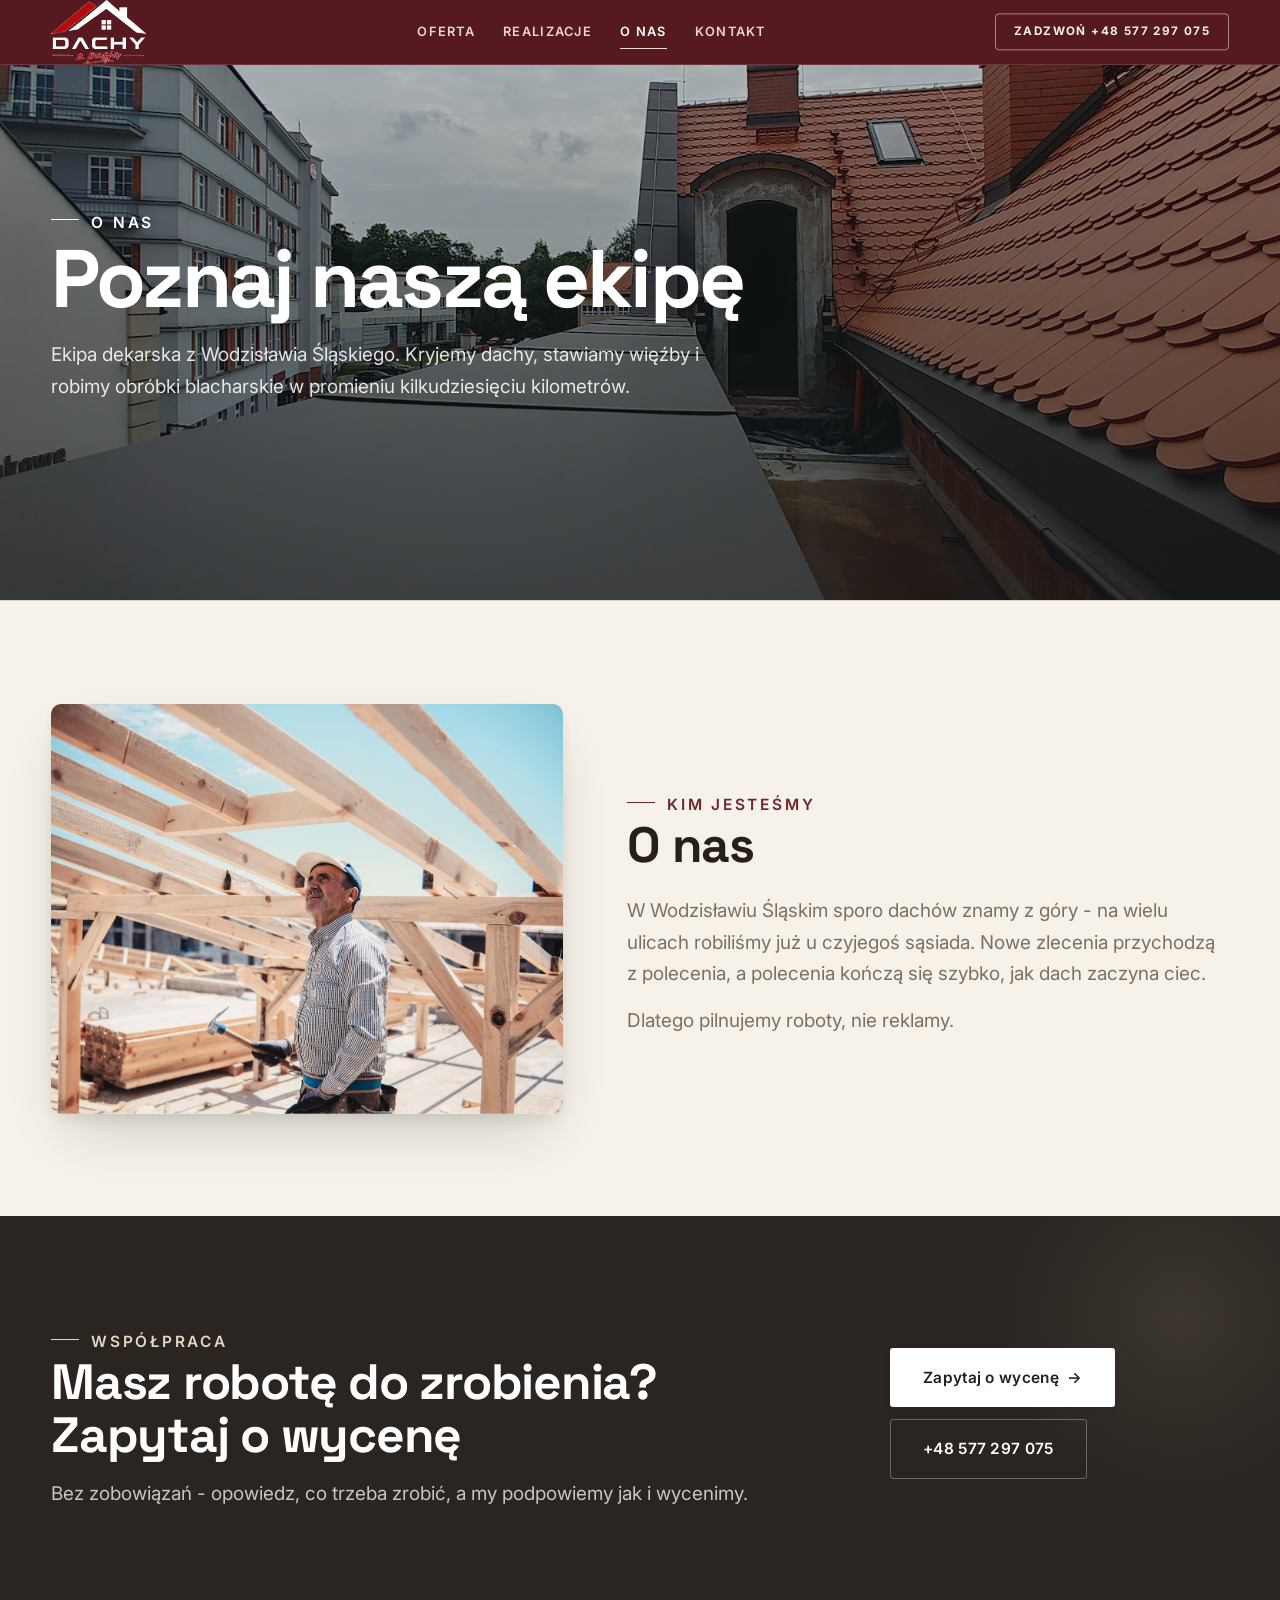
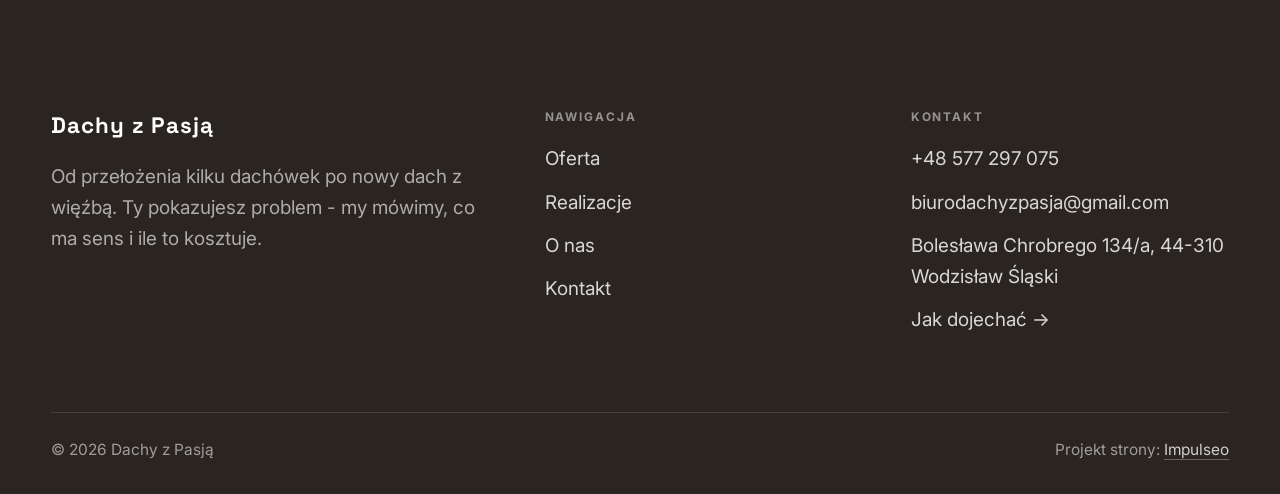
==== commit c80beecb: "[claude-edit][cmt:833a5dd8-705d-4383-b4b2-f902b6c3394b] tytul w pasku bez frazy 'dekarz Wodzislaw' -" ====
--- a/o-nas.html
+++ b/o-nas.html
@@ -4,7 +4,7 @@
 <meta charset="UTF-8">
 <meta name="viewport" content="width=device-width, initial-scale=1.0">
 <title>O nas - Dachy z Pasją</title>
-<meta name="description" content="Dekarz w Wodzisławiu Śląskim: nowe pokrycia, remonty dachów, więźba, rynny i obróbki. Bezpłatny pomiar, cena przed robotą. Zadzwoń: +48 577 297 075.">
+<meta name="description" content="Dachy z Pasją - nowe pokrycia, remonty dachów, więźba, rynny i obróbki. Wodzisław Śląski i okolice. Bezpłatny pomiar, cena przed robotą. Zadzwoń: +48 577 297 075.">
 <link rel="preconnect" href="https://fonts.googleapis.com">
 <link rel="preconnect" href="https://fonts.gstatic.com" crossorigin>
 <link href="https://fonts.googleapis.com/css2?family=Space+Grotesk:wght@500;600;700&family=Inter:wght@400;500;600&display=swap" rel="stylesheet">
--- a/assets/styles.css
+++ b/assets/styles.css
@@ -5,18 +5,19 @@
    ============================================================ */
 
 :root{
-  /* PALETA — jasna, architektoniczna, chłodna */
-  --paper:#F4F6F8;          /* główne tło */
-  --paper-2:#E7EBEF;        /* sekcje alternatywne (chłodny jasny szary) */
-  --paper-3:#E7EBEF;        /* delikatne wypełnienia */
-  --ink:#15212E;            /* tekst główny — chłodny grafit */
-  --ink-soft:#243443;       /* nagłówki drugorzędne */
-  --muted:#6B7785;          /* tekst poboczny */
-  --line:rgba(21,33,46,.12);/* hairline */
-  --accent:#E8A317;         /* stonowany petrol-slate — jedyny akcent */
-  --accent-d:#C9870C;
-  --accent-soft:rgba(232,163,23,.10);
-  --dark:#15212E;           /* sekcje ciemne (stopka/CTA) */
+  /* PALETA — beż jako kolor dominujący, burgund jako jedyny akcent */
+  --paper:#F7F2E9;          /* główne tło - jasny beż */
+  --paper-2:#EFE7D9;        /* sekcje alternatywne (cieplejszy beż) */
+  --paper-3:#E7DDCB;        /* delikatne wypełnienia */
+  --ink:#262019;            /* tekst główny - ciepły grafit */
+  --ink-soft:#3D342A;       /* nagłówki drugorzędne */
+  --muted:#7B7062;          /* tekst poboczny */
+  --line:rgba(38,32,25,.14);/* hairline */
+  --accent:#6E2530;         /* ciemny burgund - jedyny akcent */
+  --accent-d:#55191F;
+  --accent-soft:rgba(110,37,48,.09);
+  --nav-bg:#55191F;         /* pasek na górze - ciemny burgund */
+  --dark:#2B2521;           /* sekcje ciemne (stopka/CTA) - ciepły brąz */
 
   /* ODSTĘPY — skala 4/8 */
   --space-1:4px; --space-2:8px; --space-3:12px; --space-4:16px; --space-5:24px;
@@ -1003,10 +1004,56 @@
 /* === /HERO-FIT === */
 
 
-/* === auto-paleta ze zdjęć klienta (dopasowanie do estetyki socials) === */
-:root{--accent:#2974B0;--accent-d:#1B598A;--accent-soft:rgba(41,116,176,0.10);--paper:#F8F9F9;--paper-2:#EDEFEF;--paper-3:#E5E7E8;}
-
-/* logo: czytelne na ciemnym hero, oryginalne na jasnym navie */
+/* === SKÓRKA: BEŻ + BURGUND (prośba klienta 04.08.2026) ===
+   Dominuje beż, całość prosta i stonowana. Pasek na górze - ciemny burgund.
+   Ten blok jest OSTATNI w pliku, więc wygrywa nad blokiem bazowym. */
+:root{
+  --paper:#F7F2E9;--paper-2:#EFE7D9;--paper-3:#E7DDCB;
+  --ink:#262019;--ink-soft:#3D342A;--muted:#7B7062;--line:rgba(38,32,25,.14);
+  --accent:#6E2530;--accent-d:#55191F;--accent-soft:rgba(110,37,48,.09);
+  --nav-bg:#55191F;--dark:#2B2521;
+}
+
+/* burgund jest ciemny - tekst na akcencie musi być jasny (bazowo był ciemny pod bursztyn) */
+.btn-accent{color:#F7F2E9}
+.sticky-call .sc-call{color:#F7F2E9}
+
+/* PASEK NA GÓRZE - pełny burgund w obu stanach (nad hero i po przewinięciu) */
+.nav,.nav.nav-solid,.nav.is-stuck{background:var(--nav-bg);backdrop-filter:none;border-bottom:1px solid rgba(247,242,233,.14)}
+.nav::after{display:none}
+.nav.nav-solid.nav-hidden{background:var(--nav-bg)}
+.nav .brand .name,.nav.nav-solid .brand .name{color:#F7F2E9}
+.nav .brand .sub,.nav.nav-solid .brand .sub{color:rgba(247,242,233,.78)}
+.nav .nav-links a:not(.btn-accent),
+.nav.nav-solid .nav-links a:not(.btn-accent){color:rgba(247,242,233,.88)}
+.nav .nav-links a:not(.btn-accent):hover,.nav .nav-links a.active:not(.btn-accent),
+.nav.nav-solid .nav-links a:not(.btn-accent):hover,.nav.nav-solid .nav-links a.active:not(.btn-accent){color:#fff}
+.nav .nav-links a:not(.btn-accent)::after,
+.nav.nav-solid .nav-links a:not(.btn-accent)::after{background:rgba(247,242,233,.9)}
+.nav .nav-toggle span,.nav.nav-solid .nav-toggle span{background:#F7F2E9}
+/* przycisk "Zadzwoń" na burgundowym pasku: obrys, nie plama w plamie */
+.nav .nav-links a.btn-accent,
+.nav:not(.nav-solid) .nav-links a.btn-accent{background:transparent;border:1px solid rgba(247,242,233,.5);color:#F7F2E9}
+.nav .nav-links a.btn-accent:hover,
+.nav:not(.nav-solid) .nav-links a.btn-accent:hover{background:#F7F2E9;border-color:#F7F2E9;color:var(--accent-d);filter:none}
+@media(max-width:900px){
+  .nav-links{background:var(--nav-bg)}
+  .nav-links a{border-bottom-color:rgba(247,242,233,.14)}
+}
+
+/* hero: akcenty tekstowe na zdjęciu trzymamy w ciepłej bieli (rozjaśniony burgund robiłby róż) */
+.hero-fach{--accent-lit:rgba(247,242,233,.94);--accent-strong:#F7F2E9}
+@media(min-width:900px){
+  .hero-fach{--accent-lit:rgba(247,242,233,.94);--accent-strong:#F7F2E9}
+}
+
+/* na ciemnych sekcjach (CTA, pasek liczb) burgund tonie w tle - tam akcent w kości słoniowej */
+.cta .eyebrow,.strip .eyebrow,.awaria .eyebrow{color:#E3D7C4}
+.cta .eyebrow::before,.strip .eyebrow::before,.awaria .eyebrow::before{background:#E3D7C4}
+.strip .item{border-left-color:rgba(227,215,196,.5)}
+.cta::before{background:radial-gradient(circle,rgba(227,215,196,.09),transparent 70%)}
+
+/* logo: pasek jest zawsze ciemny, więc zawsze wersja jasna */
 .nav .logo-dark{display:none}
-.nav.nav-solid .logo-light{display:none}
-.nav.nav-solid .logo-dark{display:block}
+.nav.nav-solid .logo-dark{display:none}
+.nav .logo-light,.nav.nav-solid .logo-light{display:block}
